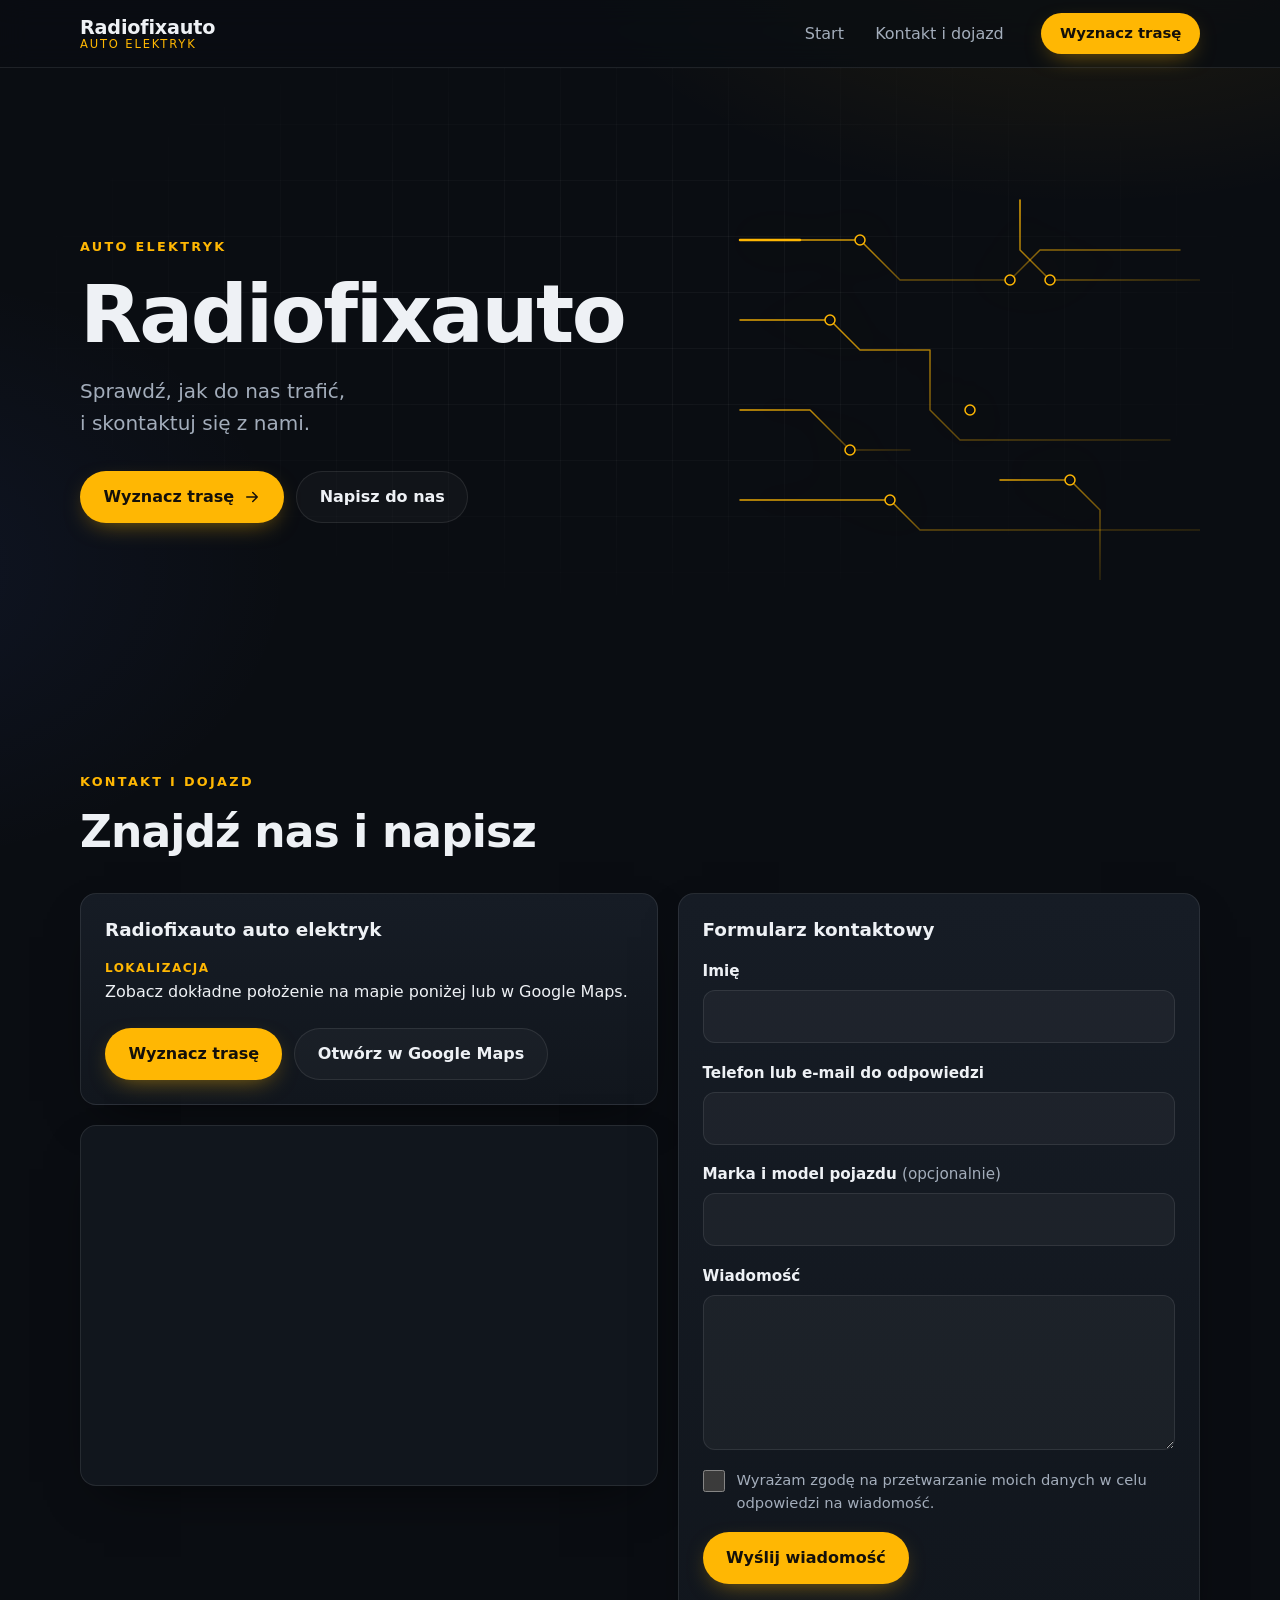
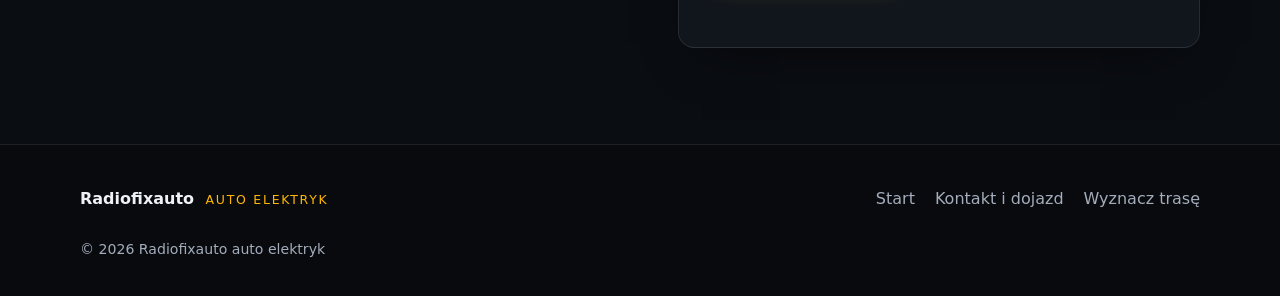
==== index.html @ 0d9ba3de "Dodaj stronę-wizytówkę Radiofixauto auto elektryk (tylko potwierdzone dane) Hero, kontakt z mapą i t" ====
<!doctype html>
<html lang="pl">
<head>
  <meta charset="utf-8">
  <meta name="viewport" content="width=device-width, initial-scale=1">
  <title>Radiofixauto – auto elektryk | Lokalizacja i kontakt</title>
  <meta name="description" content="Radiofixauto – auto elektryk. Sprawdź lokalizację na mapie, wyznacz trasę i skontaktuj się z nami.">
  <meta name="theme-color" content="#0a0d12">
  <link rel="canonical" href="https://TWOJA-DOMENA.pl/">
  <link rel="icon" href="assets/img/favicon.svg" type="image/svg+xml">

  <meta property="og:type" content="website">
  <meta property="og:locale" content="pl_PL">
  <meta property="og:site_name" content="Radiofixauto – auto elektryk">
  <meta property="og:title" content="Radiofixauto – auto elektryk">
  <meta property="og:description" content="Sprawdź lokalizację na mapie, wyznacz trasę i skontaktuj się z nami.">
  <meta property="og:url" content="https://TWOJA-DOMENA.pl/">
  <meta name="twitter:card" content="summary">
  <meta name="twitter:title" content="Radiofixauto – auto elektryk">
  <meta name="twitter:description" content="Sprawdź lokalizację na mapie, wyznacz trasę i skontaktuj się z nami.">
  <!-- TODO: og:image / twitter:image – dodać po otrzymaniu prawdziwego logo lub zdjęcia firmy -->

  <link rel="stylesheet" href="assets/css/style.css">

  <!--
    Schema.org: wyłącznie potwierdzone dane (nazwa i współrzędne z wizytówki Google Maps).
    TODO po otrzymaniu od klienta: "address", "telephone", "openingHoursSpecification", "url", "image", "sameAs".
  -->
  <script type="application/ld+json">
  {
    "@context": "https://schema.org",
    "@type": "AutoRepair",
    "name": "Radiofixauto auto elektryk",
    "geo": {
      "@type": "GeoCoordinates",
      "latitude": 51.9552285,
      "longitude": 19.2790293
    },
    "hasMap": "https://www.google.com/maps/place/Radiofixauto+auto+elektryk/@51.9552285,19.2790293,17z/data=!3m1!4b1!4m6!3m5!1s0x471bb187d4288155:0x265729874200ca62!8m2!3d51.9552285!4d19.2790293!16s%2Fg%2F11zy30gttb"
  }
  </script>
</head>
<body>
  <a class="skip-link" href="#tresc">Przejdź do treści</a>

  <header class="site-header" id="top">
    <div class="container header-inner">
      <a class="brand" href="#top" aria-label="Radiofixauto – auto elektryk, początek strony">
        <span class="brand-name">Radiofixauto</span>
        <span class="brand-tag">auto elektryk</span>
      </a>

      <button class="nav-toggle" type="button" aria-expanded="false" aria-controls="menu" aria-label="Otwórz menu">
        <span class="nav-toggle-bars" aria-hidden="true"></span>
      </button>

      <nav class="nav" id="menu" aria-label="Główna nawigacja">
        <ul class="nav-list">
          <li><a href="#start">Start</a></li>
          <!-- TODO: odkomentować po uzupełnieniu sekcji i zdjęciu atrybutu hidden z <section id="uslugi">
          <li><a href="#uslugi">Usługi</a></li> -->
          <li><a href="#kontakt">Kontakt i dojazd</a></li>
        </ul>
        <a class="btn btn-primary btn-sm nav-cta" href="https://www.google.com/maps/dir/?api=1&amp;destination=51.9552285,19.2790293" target="_blank" rel="noopener">Wyznacz trasę</a>
      </nav>
    </div>
  </header>

  <main id="tresc">
    <!-- HERO -->
    <section class="hero" id="start" aria-labelledby="hero-title">
      <div class="hero-bg" aria-hidden="true"></div>
      <div class="container hero-grid">
        <div class="hero-copy reveal">
          <p class="eyebrow">Auto elektryk</p>
          <h1 id="hero-title">Radiofixauto</h1>
          <p class="lead">Sprawdź, jak do nas trafić, i skontaktuj się z nami.</p>
          <div class="hero-actions">
            <a class="btn btn-primary" href="https://www.google.com/maps/dir/?api=1&amp;destination=51.9552285,19.2790293" target="_blank" rel="noopener">
              Wyznacz trasę
              <svg class="icon" viewBox="0 0 24 24" aria-hidden="true"><path d="M5 12h14M13 6l6 6-6 6" fill="none" stroke="currentColor" stroke-width="2" stroke-linecap="round" stroke-linejoin="round"/></svg>
            </a>
            <a class="btn btn-ghost" href="#kontakt">Napisz do nas</a>
            <!-- TODO: gdy będzie numer telefonu, dodać:
            <a class="btn btn-ghost" href="tel:+48XXXXXXXXX">Zadzwoń</a> -->
          </div>
        </div>

        <div class="hero-art reveal" aria-hidden="true">
          <svg viewBox="0 0 480 400" class="circuit" focusable="false">
            <defs>
              <linearGradient id="trace" x1="0" y1="0" x2="1" y2="1">
                <stop offset="0" stop-color="#ffb703" stop-opacity=".9"/>
                <stop offset="1" stop-color="#ffb703" stop-opacity=".15"/>
              </linearGradient>
            </defs>
            <g class="traces" fill="none" stroke="url(#trace)" stroke-width="1.5" stroke-linecap="round" stroke-linejoin="round">
              <path d="M20 60h120l40 40h110l30-30h140"/>
              <path d="M20 140h90l30 30h70v60l30 30h210"/>
              <path d="M20 230h70l40 40h60"/>
              <path d="M20 320h150l30 30h280"/>
              <path d="M300 20v50l30 30h150"/>
              <path d="M380 400v-70l-30-30h-70"/>
            </g>
            <path class="pulse" d="M20 60h120l40 40h110l30-30h140" fill="none" stroke="#ffb703" stroke-width="2.5" stroke-linecap="round" stroke-linejoin="round"/>
            <g fill="#0a0d12" stroke="#ffb703" stroke-width="1.5">
              <circle cx="140" cy="60" r="5"/><circle cx="290" cy="100" r="5"/><circle cx="110" cy="140" r="5"/>
              <circle cx="250" cy="230" r="5"/><circle cx="130" cy="270" r="5"/><circle cx="170" cy="320" r="5"/>
              <circle cx="330" cy="100" r="5"/><circle cx="350" cy="300" r="5"/>
            </g>
          </svg>
        </div>
      </div>
    </section>

    <!--
      USŁUGI – sekcja ukryta do czasu otrzymania potwierdzonej listy usług od klienta.
      Aby włączyć: uzupełnij karty, usuń atrybut hidden i odkomentuj link w nawigacji.
    -->
    <section class="section" id="uslugi" aria-labelledby="uslugi-title" hidden>
      <div class="container">
        <header class="section-head reveal">
          <p class="eyebrow">Zakres usług</p>
          <h2 id="uslugi-title">Usługi</h2>
        </header>
        <ul class="cards">
          <!-- <li class="card reveal"><h3>Nazwa usługi</h3><p>Opis potwierdzony przez klienta.</p></li> -->
        </ul>
      </div>
    </section>

    <!-- KONTAKT -->
    <section class="section" id="kontakt" aria-labelledby="kontakt-title">
      <div class="container">
        <header class="section-head reveal">
          <p class="eyebrow">Kontakt i dojazd</p>
          <h2 id="kontakt-title">Znajdź nas i napisz</h2>
        </header>

        <div class="contact-grid">
          <div class="contact-col">
            <div class="panel reveal">
              <h3 class="panel-title">Radiofixauto auto elektryk</h3>
              <dl class="info">
                <!-- Wiersze poniżej są ukryte do czasu uzupełnienia danymi potwierdzonymi przez klienta. -->
                <div hidden data-todo="adres"><dt>Adres</dt><dd></dd></div>
                <div hidden data-todo="telefon"><dt>Telefon</dt><dd><a href="tel:"></a></dd></div>
                <div hidden data-todo="email"><dt>E-mail</dt><dd><a href="mailto:"></a></dd></div>
                <div hidden data-todo="godziny"><dt>Godziny otwarcia</dt><dd></dd></div>
                <div>
                  <dt>Lokalizacja</dt>
                  <dd>Zobacz dokładne położenie na mapie poniżej lub w Google Maps.</dd>
                </div>
              </dl>
              <div class="panel-actions">
                <a class="btn btn-primary" href="https://www.google.com/maps/dir/?api=1&amp;destination=51.9552285,19.2790293" target="_blank" rel="noopener">Wyznacz trasę</a>
                <a class="btn btn-ghost" href="https://www.google.com/maps/place/Radiofixauto+auto+elektryk/@51.9552285,19.2790293,17z/data=!3m1!4b1!4m6!3m5!1s0x471bb187d4288155:0x265729874200ca62!8m2!3d51.9552285!4d19.2790293!16s%2Fg%2F11zy30gttb" target="_blank" rel="noopener">Otwórz w Google Maps</a>
              </div>
            </div>

            <figure class="map reveal">
              <iframe
                title="Mapa Google – lokalizacja Radiofixauto auto elektryk"
                src="https://maps.google.com/maps?q=51.9552285,19.2790293&amp;z=17&amp;hl=pl&amp;output=embed"
                loading="lazy"
                referrerpolicy="no-referrer-when-downgrade"
                allowfullscreen></iframe>
            </figure>
          </div>

          <div class="panel form-panel reveal">
            <h3 class="panel-title">Formularz kontaktowy</h3>
            <!-- Integracja: wpisz adres usługi odbierającej formularz w data-endpoint (np. Formspree, własny skrypt PHP na Hostingerze). -->
            <form id="contact-form" data-endpoint="" novalidate>
              <div class="field">
                <label for="f-name">Imię</label>
                <input id="f-name" name="name" type="text" autocomplete="name" required>
                <p class="error" data-for="f-name" hidden>Podaj imię.</p>
              </div>
              <div class="field">
                <label for="f-contact">Telefon lub e-mail do odpowiedzi</label>
                <input id="f-contact" name="contact" type="text" autocomplete="email" inputmode="email" required>
                <p class="error" data-for="f-contact" hidden>Podaj telefon lub adres e-mail.</p>
              </div>
              <div class="field">
                <label for="f-car">Marka i model pojazdu <span class="opt">(opcjonalnie)</span></label>
                <input id="f-car" name="vehicle" type="text" autocomplete="off">
              </div>
              <div class="field">
                <label for="f-msg">Wiadomość</label>
                <textarea id="f-msg" name="message" rows="5" required></textarea>
                <p class="error" data-for="f-msg" hidden>Napisz kilka słów o sprawie.</p>
              </div>
              <div class="field hp" aria-hidden="true">
                <label for="f-hp">Nie wypełniaj tego pola</label>
                <input id="f-hp" name="website" type="text" tabindex="-1" autocomplete="off">
              </div>
              <div class="field check">
                <input id="f-consent" name="consent" type="checkbox" required>
                <label for="f-consent">Wyrażam zgodę na przetwarzanie moich danych w celu odpowiedzi na wiadomość.</label>
                <p class="error" data-for="f-consent" hidden>Zgoda jest wymagana, aby wysłać formularz.</p>
              </div>
              <button class="btn btn-primary" type="submit">Wyślij wiadomość</button>
              <p class="form-status" id="form-status" role="status" aria-live="polite"></p>
            </form>
          </div>
        </div>
      </div>
    </section>
  </main>

  <footer class="site-footer">
    <div class="container footer-inner">
      <p class="footer-brand"><strong>Radiofixauto</strong> <span>auto elektryk</span></p>
      <ul class="footer-links">
        <li><a href="#start">Start</a></li>
        <li><a href="#kontakt">Kontakt i dojazd</a></li>
        <li><a href="https://www.google.com/maps/dir/?api=1&amp;destination=51.9552285,19.2790293" target="_blank" rel="noopener">Wyznacz trasę</a></li>
      </ul>
      <p class="copy">© <span id="year">2026</span> Radiofixauto auto elektryk</p>
    </div>
  </footer>

  <script src="assets/js/main.js" defer></script>
</body>
</html>
---- assets/css/style.css ----
/* ==========================================================================
   Radiofixauto – auto elektryk
   Układ: tokeny → baza → komponenty → sekcje → responsywność → ruch
   ========================================================================== */

:root {
  --bg: #0a0d12;
  --surface: #11161d;
  --surface-2: #161c25;
  --line: rgba(255, 255, 255, .09);
  --text: #eef1f5;
  --muted: #a3adbb;
  --accent: #ffb703;
  --accent-ink: #14100a;
  --radius: 16px;
  --shadow: 0 20px 50px -24px rgba(0, 0, 0, .7);
  --font: ui-sans-serif, system-ui, -apple-system, "Segoe UI", Roboto, "Helvetica Neue", Arial, sans-serif;
  --header-h: 68px;
  color-scheme: dark;
}

*, *::before, *::after { box-sizing: border-box; }
html { scroll-behavior: smooth; scroll-padding-top: calc(var(--header-h) + 12px); -webkit-text-size-adjust: 100%; }
body {
  margin: 0;
  font-family: var(--font);
  font-size: 1rem;
  line-height: 1.6;
  color: var(--text);
  background:
    radial-gradient(900px 500px at 85% -5%, rgba(255, 183, 3, .10), transparent 60%),
    radial-gradient(700px 500px at -10% 30%, rgba(80, 120, 255, .08), transparent 60%),
    var(--bg);
  overflow-x: hidden;
}
img, svg, iframe { display: block; max-width: 100%; }
a { color: inherit; }
ul { list-style: none; margin: 0; padding: 0; }
h1, h2, h3, p, dl, dd, figure { margin: 0; }
[hidden] { display: none !important; }

:focus-visible { outline: 3px solid var(--accent); outline-offset: 3px; border-radius: 6px; }

.container { width: min(1120px, 100% - 2rem); margin-inline: auto; }
.skip-link {
  position: absolute; left: 1rem; top: -4rem; z-index: 100;
  background: var(--accent); color: var(--accent-ink);
  padding: .6rem 1rem; border-radius: 8px; font-weight: 600; text-decoration: none;
  transition: top .2s;
}
.skip-link:focus { top: 1rem; }

/* ---------- Przyciski ---------- */
.btn {
  display: inline-flex; align-items: center; justify-content: center; gap: .55rem;
  min-height: 48px; padding: .75rem 1.4rem;
  border-radius: 999px; border: 1px solid transparent;
  font: inherit; font-weight: 600; text-decoration: none; cursor: pointer;
  transition: transform .2s, background-color .2s, border-color .2s, box-shadow .2s;
}
.btn-primary { background: var(--accent); color: var(--accent-ink); box-shadow: 0 8px 24px -10px rgba(255, 183, 3, .6); }
.btn-primary:hover { transform: translateY(-2px); box-shadow: 0 14px 28px -10px rgba(255, 183, 3, .7); }
.btn-ghost { border-color: var(--line); background: rgba(255, 255, 255, .03); }
.btn-ghost:hover { border-color: rgba(255, 255, 255, .28); background: rgba(255, 255, 255, .07); }
.btn-sm { min-height: 40px; padding: .45rem 1.1rem; font-size: .93rem; }
.btn .icon { width: 18px; height: 18px; transition: transform .2s; }
.btn:hover .icon { transform: translateX(3px); }

/* ---------- Nagłówek ---------- */
.site-header {
  position: sticky; top: 0; z-index: 50; height: var(--header-h);
  background: rgba(10, 13, 18, .78);
  -webkit-backdrop-filter: blur(14px); backdrop-filter: blur(14px);
  border-bottom: 1px solid var(--line);
}
.header-inner { height: 100%; display: flex; align-items: center; justify-content: space-between; gap: 1rem; }
.brand { display: flex; flex-direction: column; line-height: 1.1; text-decoration: none; }
.brand-name { font-weight: 800; font-size: 1.2rem; letter-spacing: -.01em; }
.brand-tag { font-size: .72rem; letter-spacing: .16em; text-transform: uppercase; color: var(--accent); }

.nav { display: flex; align-items: center; gap: 1.5rem; }
.nav-list { display: flex; gap: .25rem; }
.nav-list a { display: block; padding: .5rem .85rem; border-radius: 999px; text-decoration: none; color: var(--muted); font-weight: 500; transition: color .2s, background-color .2s; }
.nav-list a:hover { color: var(--text); background: rgba(255, 255, 255, .06); }

.nav-toggle { display: none; width: 44px; height: 44px; border: 1px solid var(--line); border-radius: 12px; background: rgba(255, 255, 255, .04); cursor: pointer; position: relative; }
.nav-toggle-bars, .nav-toggle-bars::before, .nav-toggle-bars::after {
  content: ""; position: absolute; left: 50%; width: 18px; height: 2px; background: var(--text); border-radius: 2px;
  transform: translateX(-50%); transition: transform .25s, opacity .25s;
}
.nav-toggle-bars { top: 50%; margin-top: -1px; }
.nav-toggle-bars::before { top: -6px; left: 50%; }
.nav-toggle-bars::after { top: 6px; left: 50%; }
.nav-toggle[aria-expanded="true"] .nav-toggle-bars { background: transparent; }
.nav-toggle[aria-expanded="true"] .nav-toggle-bars::before { transform: translateX(-50%) translateY(6px) rotate(45deg); }
.nav-toggle[aria-expanded="true"] .nav-toggle-bars::after { transform: translateX(-50%) translateY(-6px) rotate(-45deg); }

/* ---------- Hero ---------- */
.hero { position: relative; overflow: hidden; padding: clamp(3.5rem, 9vw, 7rem) 0 clamp(3.5rem, 8vw, 6rem); }
.hero-bg {
  position: absolute; inset: 0; pointer-events: none;
  background-image:
    linear-gradient(rgba(255, 255, 255, .04) 1px, transparent 1px),
    linear-gradient(90deg, rgba(255, 255, 255, .04) 1px, transparent 1px);
  background-size: 56px 56px;
  -webkit-mask-image: radial-gradient(ellipse 70% 70% at 50% 40%, #000 20%, transparent 75%);
          mask-image: radial-gradient(ellipse 70% 70% at 50% 40%, #000 20%, transparent 75%);
}
.hero-grid { position: relative; display: grid; gap: 3rem; align-items: center; grid-template-columns: 1.1fr .9fr; }
.eyebrow { font-size: .8rem; font-weight: 700; letter-spacing: .18em; text-transform: uppercase; color: var(--accent); margin-bottom: 1rem; }
h1 { font-size: clamp(2.6rem, 8vw, 5rem); line-height: 1.02; letter-spacing: -.03em; font-weight: 800; }
.lead { text-wrap: balance; margin-top: 1.25rem; font-size: clamp(1.05rem, 2.2vw, 1.25rem); color: var(--muted); max-width: 34ch; }
.hero-actions { margin-top: 2rem; display: flex; flex-wrap: wrap; gap: .75rem; }

.hero-art { justify-self: end; width: 100%; max-width: 480px; }
.circuit { width: 100%; height: auto; filter: drop-shadow(0 0 24px rgba(255, 183, 3, .12)); }
.pulse { stroke-dasharray: 60 640; stroke-dashoffset: 0; animation: pulse 5s linear infinite; }
@keyframes pulse { to { stroke-dashoffset: -700; } }

/* ---------- Sekcje ---------- */
.section { padding: clamp(3.5rem, 8vw, 6rem) 0; position: relative; }
.section-head { margin-bottom: 2.25rem; }
h2 { font-size: clamp(1.8rem, 4.5vw, 2.75rem); line-height: 1.1; letter-spacing: -.02em; font-weight: 800; }
h3 { font-size: 1.15rem; line-height: 1.3; }

.cards { display: grid; gap: 1rem; grid-template-columns: repeat(auto-fill, minmax(240px, 1fr)); }
.card, .panel {
  background: linear-gradient(180deg, var(--surface-2), var(--surface));
  border: 1px solid var(--line); border-radius: var(--radius); padding: 1.5rem; box-shadow: var(--shadow);
}

/* ---------- Kontakt ---------- */
.contact-grid { display: grid; gap: 1.25rem; grid-template-columns: 1.05fr .95fr; align-items: start; }
.contact-col { display: grid; gap: 1.25rem; }
.panel-title { margin-bottom: 1.1rem; }
.info { display: grid; gap: .9rem; }
.info dt { font-size: .75rem; letter-spacing: .12em; text-transform: uppercase; color: var(--accent); font-weight: 700; }
.info dd { color: var(--text); }
.info a { text-underline-offset: 3px; }
.panel-actions { margin-top: 1.5rem; display: flex; flex-wrap: wrap; gap: .75rem; }

.map { border: 1px solid var(--line); border-radius: var(--radius); overflow: hidden; background: var(--surface); aspect-ratio: 16 / 10; min-height: 260px; box-shadow: var(--shadow); }
.map iframe { width: 100%; height: 100%; border: 0; }

/* ---------- Formularz ---------- */
form { display: grid; gap: 1.1rem; }
.field { display: grid; gap: .4rem; }
.field label { font-weight: 600; font-size: .95rem; }
.opt { font-weight: 400; color: var(--muted); }
input[type="text"], textarea {
  width: 100%; font: inherit; color: var(--text);
  background: rgba(255, 255, 255, .04); border: 1px solid var(--line); border-radius: 12px;
  padding: .8rem 1rem; min-height: 48px; transition: border-color .2s, background-color .2s;
}
textarea { resize: vertical; min-height: 130px; }
input[type="text"]:hover, textarea:hover { border-color: rgba(255, 255, 255, .2); }
input[type="text"]:focus-visible, textarea:focus-visible { outline: none; border-color: var(--accent); box-shadow: 0 0 0 3px rgba(255, 183, 3, .25); }
.field[data-invalid] input, .field[data-invalid] textarea { border-color: #ff6b6b; }
.error { color: #ff9b9b; font-size: .88rem; }
.hp { position: absolute; left: -9999px; width: 1px; height: 1px; overflow: hidden; }
.check { grid-template-columns: auto 1fr; align-items: start; column-gap: .75rem; }
.check input { width: 22px; height: 22px; margin: 2px 0 0; accent-color: var(--accent); }
.check label { font-weight: 400; color: var(--muted); font-size: .92rem; }
.check .error { grid-column: 1 / -1; }
.form-status { min-height: 1.4em; font-size: .95rem; color: var(--muted); }
.form-status[data-state="ok"] { color: #8be0a4; }
.form-status[data-state="error"] { color: #ff9b9b; }
form .btn { justify-self: start; }

/* ---------- Stopka ---------- */
.site-footer { border-top: 1px solid var(--line); padding: 2.25rem 0; background: rgba(0, 0, 0, .2); }
.footer-inner { display: grid; gap: 1.25rem; grid-template-columns: 1fr auto; align-items: center; }
.footer-brand span { color: var(--accent); font-size: .78rem; letter-spacing: .14em; text-transform: uppercase; margin-left: .4rem; }
.footer-links { display: flex; flex-wrap: wrap; gap: .25rem 1.25rem; }
.footer-links a { color: var(--muted); text-decoration: none; padding: .35rem 0; display: inline-block; }
.footer-links a:hover { color: var(--text); }
.copy { grid-column: 1 / -1; color: var(--muted); font-size: .88rem; }

/* ---------- Reveal (tylko gdy JS aktywny) ---------- */
.js .reveal { opacity: 0; transform: translateY(18px); transition: opacity .6s ease, transform .6s ease; }
.js .reveal.is-visible { opacity: 1; transform: none; }

/* ---------- Responsywność ---------- */
@media (max-width: 899px) {
  .hero-grid { grid-template-columns: 1fr; gap: 2rem; }
  .hero-art { justify-self: center; max-width: 380px; order: -1; opacity: .9; }
  .contact-grid { grid-template-columns: 1fr; }
  .lead { max-width: none; }
}

@media (max-width: 720px) {
  .nav-toggle { display: inline-block; }
  .nav {
    position: absolute; top: var(--header-h); left: 0; right: 0;
    flex-direction: column; align-items: stretch; gap: 1rem;
    padding: 1rem; background: rgba(10, 13, 18, .97); border-bottom: 1px solid var(--line);
    transform: translateY(-8px); opacity: 0; visibility: hidden;
    transition: opacity .2s, transform .2s, visibility .2s;
  }
  .nav.is-open { opacity: 1; transform: none; visibility: visible; }
  .nav-list { flex-direction: column; }
  .nav-list a { padding: .85rem 1rem; font-size: 1.05rem; }
  .nav-cta { width: 100%; min-height: 48px; }
  .hero-art { max-width: 260px; }
  .hero-actions .btn, .panel-actions .btn, form .btn { width: 100%; }
  .footer-inner { grid-template-columns: 1fr; }
  .map { aspect-ratio: 4 / 3; }
}

@media (max-width: 380px) {
  .container { width: calc(100% - 1.5rem); }
  .card, .panel { padding: 1.15rem; }
}

/* ---------- Ograniczony ruch ---------- */
@media (prefers-reduced-motion: reduce) {
  html { scroll-behavior: auto; }
  *, *::before, *::after { animation: none !important; transition-duration: .01ms !important; }
  .js .reveal { opacity: 1; transform: none; }
  .pulse { display: none; }
}
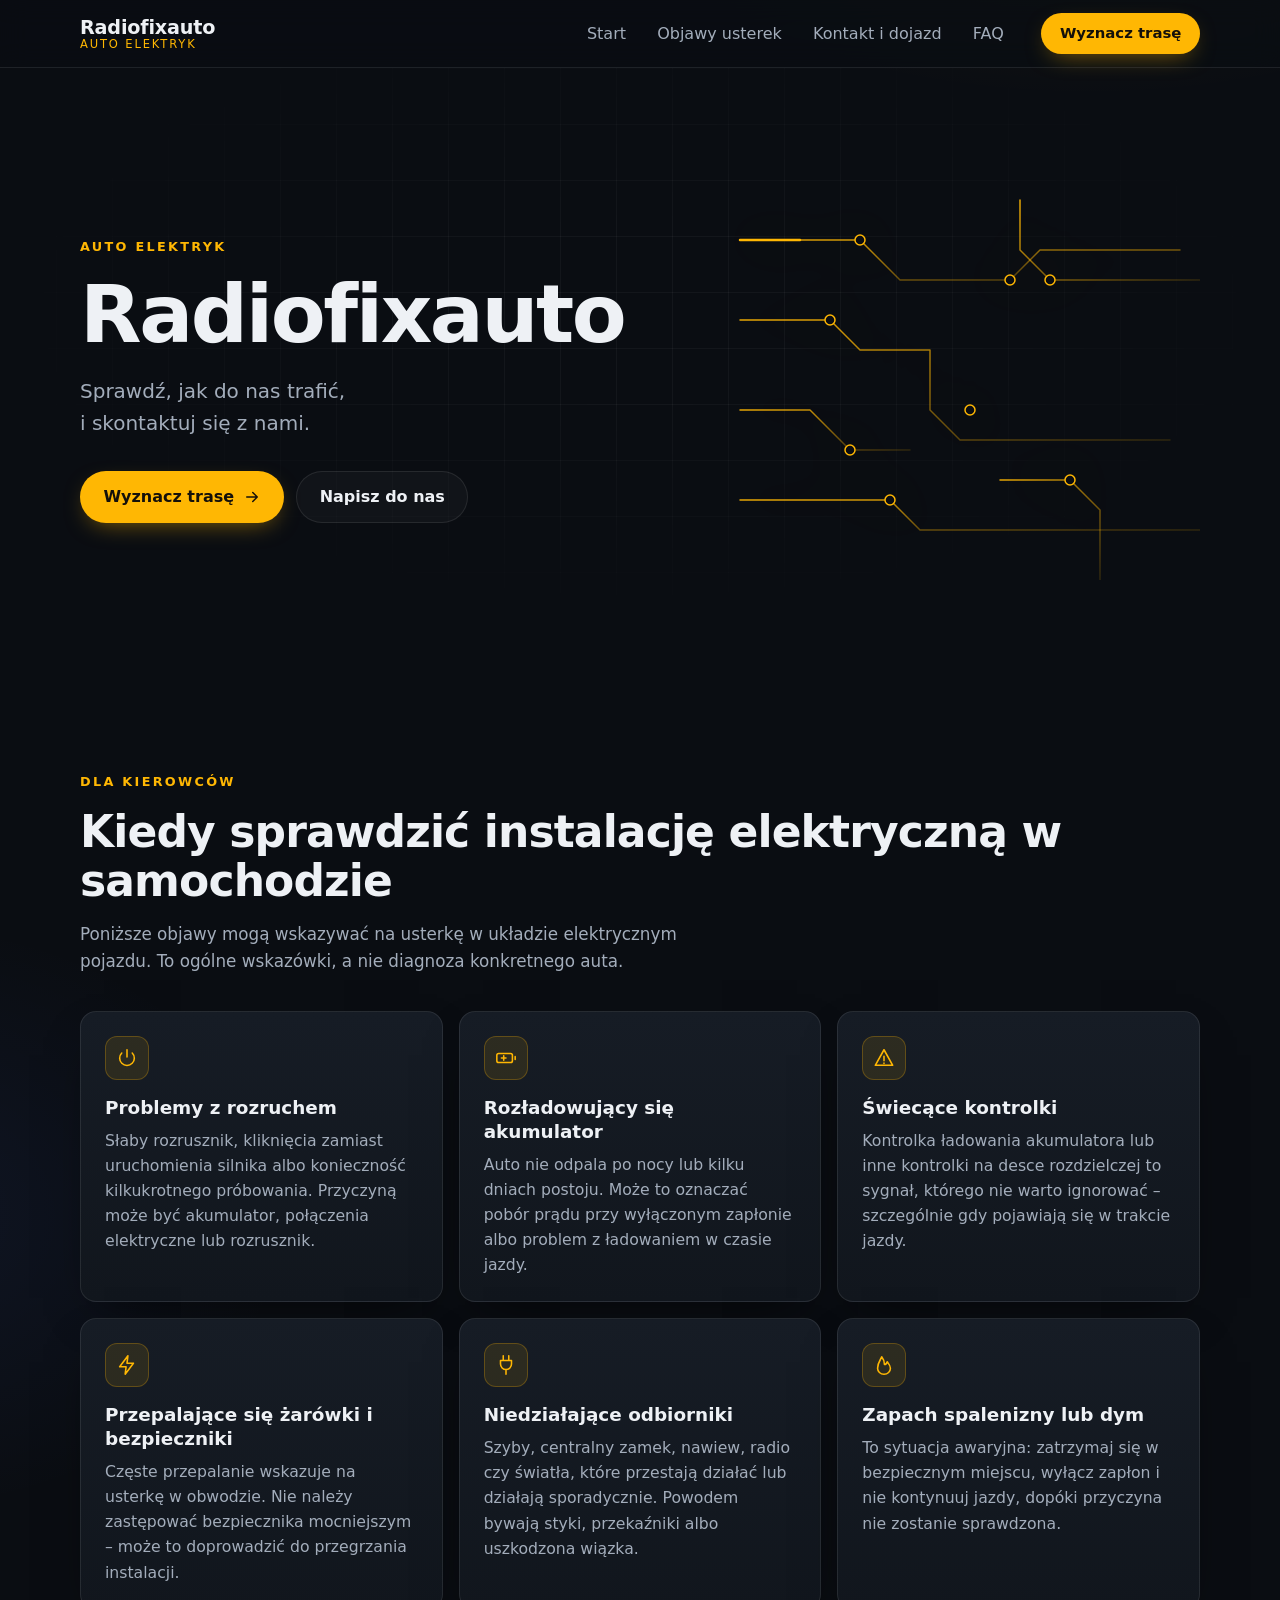
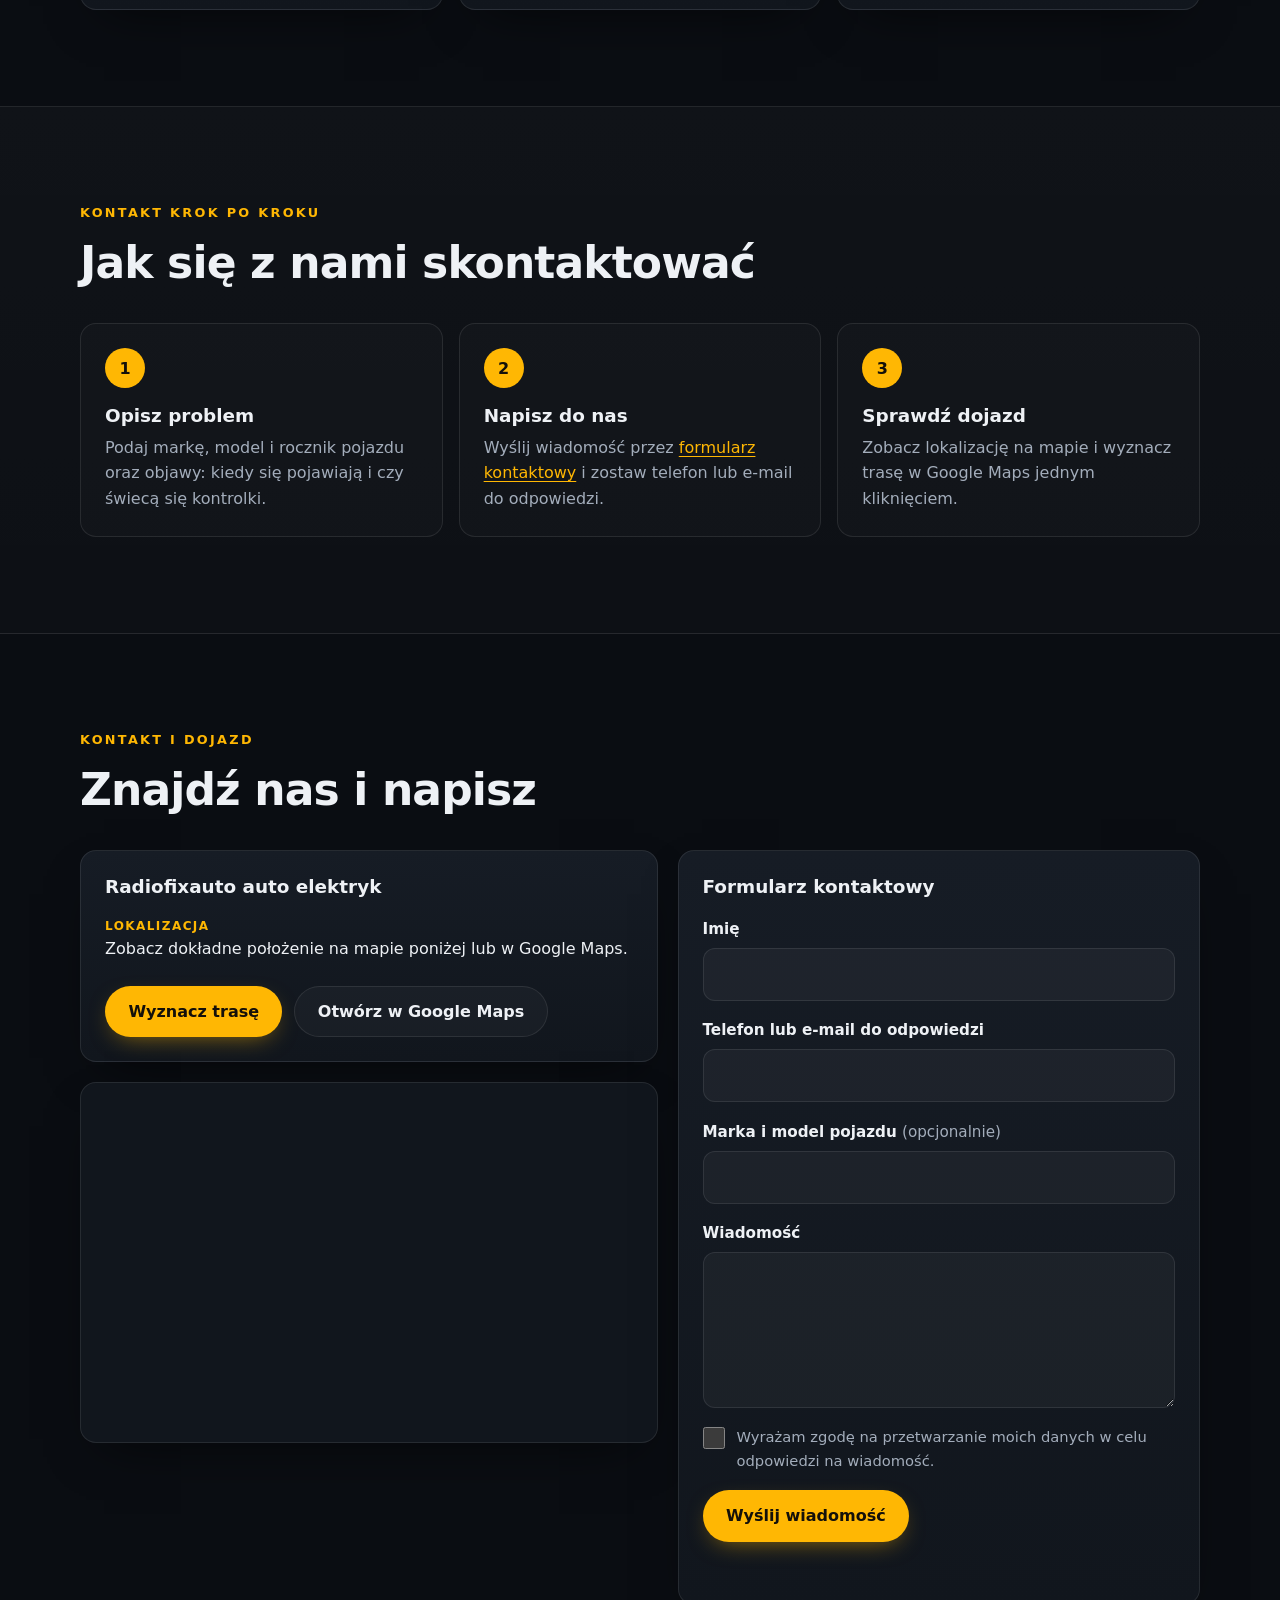
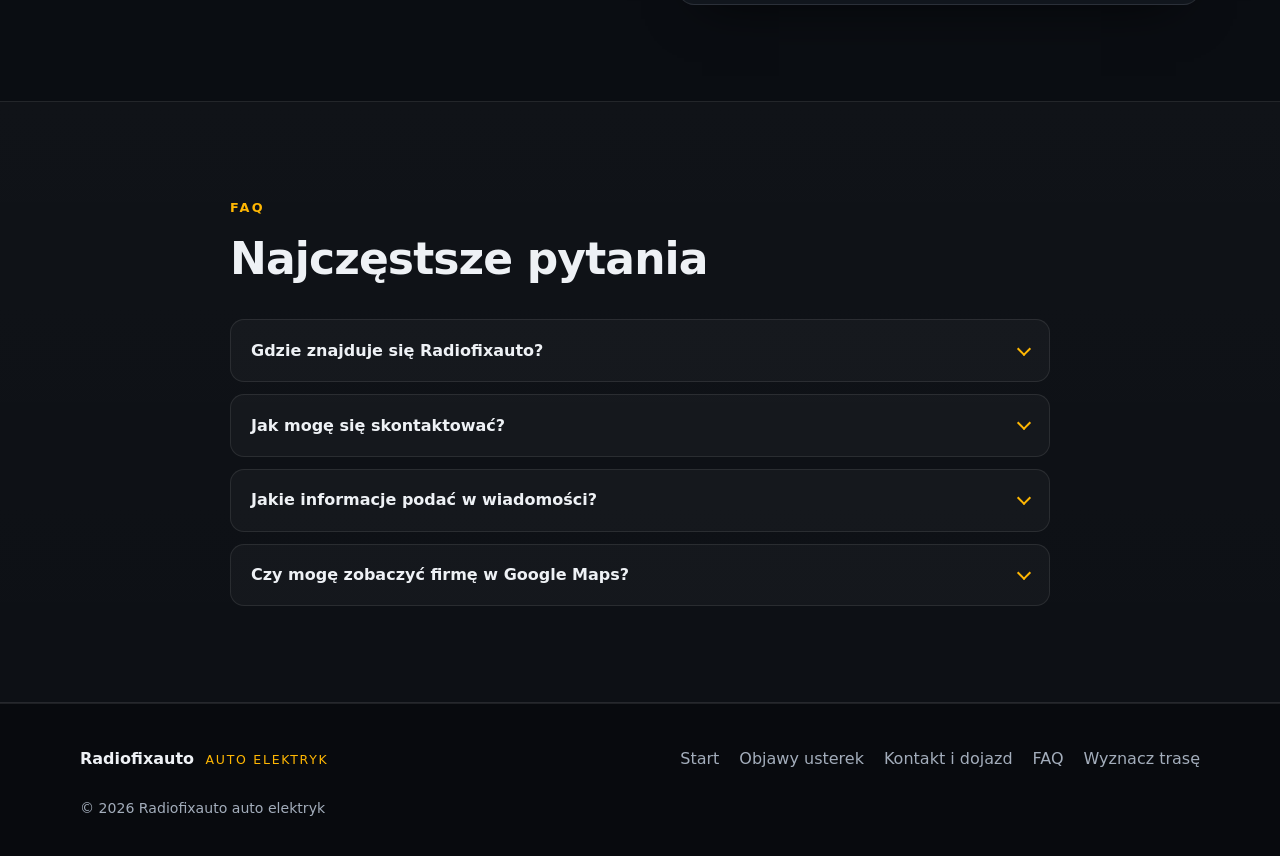
==== commit 5550807e: "Rozbuduj stronę o treści informacyjne i techniczne SEO Sekcje: objawy usterek (poradnik ogólny), kro" ====
--- a/index.html
+++ b/index.html
@@ -3,40 +3,98 @@
 <head>
   <meta charset="utf-8">
   <meta name="viewport" content="width=device-width, initial-scale=1">
-  <title>Radiofixauto – auto elektryk | Lokalizacja i kontakt</title>
-  <meta name="description" content="Radiofixauto – auto elektryk. Sprawdź lokalizację na mapie, wyznacz trasę i skontaktuj się z nami.">
+  <title>Auto elektryk Radiofixauto – kontakt i dojazd</title>
+  <meta name="description" content="Radiofixauto – auto elektryk. Zobacz lokalizację na mapie, wyznacz trasę, sprawdź objawy usterek instalacji elektrycznej w aucie i napisz do nas.">
+  <meta name="robots" content="index, follow, max-image-preview:large, max-snippet:-1">
   <meta name="theme-color" content="#0a0d12">
   <link rel="canonical" href="https://TWOJA-DOMENA.pl/">
+  <link rel="alternate" hreflang="pl" href="https://TWOJA-DOMENA.pl/">
   <link rel="icon" href="assets/img/favicon.svg" type="image/svg+xml">
+  <link rel="apple-touch-icon" href="assets/img/apple-touch-icon.png">
+  <link rel="manifest" href="manifest.webmanifest">
 
   <meta property="og:type" content="website">
   <meta property="og:locale" content="pl_PL">
   <meta property="og:site_name" content="Radiofixauto – auto elektryk">
-  <meta property="og:title" content="Radiofixauto – auto elektryk">
-  <meta property="og:description" content="Sprawdź lokalizację na mapie, wyznacz trasę i skontaktuj się z nami.">
+  <meta property="og:title" content="Auto elektryk Radiofixauto – kontakt i dojazd">
+  <meta property="og:description" content="Zobacz lokalizację na mapie, wyznacz trasę i napisz do nas.">
   <meta property="og:url" content="https://TWOJA-DOMENA.pl/">
-  <meta name="twitter:card" content="summary">
-  <meta name="twitter:title" content="Radiofixauto – auto elektryk">
-  <meta name="twitter:description" content="Sprawdź lokalizację na mapie, wyznacz trasę i skontaktuj się z nami.">
-  <!-- TODO: og:image / twitter:image – dodać po otrzymaniu prawdziwego logo lub zdjęcia firmy -->
+  <meta property="og:image" content="https://TWOJA-DOMENA.pl/assets/img/og-image.png">
+  <meta property="og:image:width" content="1200">
+  <meta property="og:image:height" content="630">
+  <meta property="og:image:alt" content="Radiofixauto – auto elektryk">
+  <meta name="twitter:card" content="summary_large_image">
+  <meta name="twitter:title" content="Auto elektryk Radiofixauto – kontakt i dojazd">
+  <meta name="twitter:description" content="Zobacz lokalizację na mapie, wyznacz trasę i napisz do nas.">
+  <meta name="twitter:image" content="https://TWOJA-DOMENA.pl/assets/img/og-image.png">
+  <!-- og-image.png to grafika wyłącznie typograficzna (nazwa firmy). Zamień na prawdziwe logo/zdjęcie, gdy klient je dostarczy. -->
 
   <link rel="stylesheet" href="assets/css/style.css">
 
   <!--
-    Schema.org: wyłącznie potwierdzone dane (nazwa i współrzędne z wizytówki Google Maps).
-    TODO po otrzymaniu od klienta: "address", "telephone", "openingHoursSpecification", "url", "image", "sameAs".
+    Schema.org: wyłącznie potwierdzone dane (nazwa i współrzędne z wizytówki Google Maps) oraz treści widoczne na stronie.
+    TODO po otrzymaniu od klienta: "address", "telephone", "openingHoursSpecification", "image", "sameAs".
   -->
   <script type="application/ld+json">
   {
     "@context": "https://schema.org",
-    "@type": "AutoRepair",
-    "name": "Radiofixauto auto elektryk",
-    "geo": {
-      "@type": "GeoCoordinates",
-      "latitude": 51.9552285,
-      "longitude": 19.2790293
-    },
-    "hasMap": "https://www.google.com/maps/place/Radiofixauto+auto+elektryk/@51.9552285,19.2790293,17z/data=!3m1!4b1!4m6!3m5!1s0x471bb187d4288155:0x265729874200ca62!8m2!3d51.9552285!4d19.2790293!16s%2Fg%2F11zy30gttb"
+    "@graph": [
+      {
+        "@type": "WebSite",
+        "@id": "https://TWOJA-DOMENA.pl/#website",
+        "url": "https://TWOJA-DOMENA.pl/",
+        "name": "Radiofixauto – auto elektryk",
+        "inLanguage": "pl-PL",
+        "publisher": { "@id": "https://TWOJA-DOMENA.pl/#business" }
+      },
+      {
+        "@type": "WebPage",
+        "@id": "https://TWOJA-DOMENA.pl/#webpage",
+        "url": "https://TWOJA-DOMENA.pl/",
+        "name": "Auto elektryk Radiofixauto – kontakt i dojazd",
+        "isPartOf": { "@id": "https://TWOJA-DOMENA.pl/#website" },
+        "about": { "@id": "https://TWOJA-DOMENA.pl/#business" },
+        "inLanguage": "pl-PL"
+      },
+      {
+        "@type": "AutoRepair",
+        "@id": "https://TWOJA-DOMENA.pl/#business",
+        "name": "Radiofixauto auto elektryk",
+        "url": "https://TWOJA-DOMENA.pl/",
+        "geo": {
+          "@type": "GeoCoordinates",
+          "latitude": 51.9552285,
+          "longitude": 19.2790293
+        },
+        "hasMap": "https://www.google.com/maps/place/Radiofixauto+auto+elektryk/@51.9552285,19.2790293,17z/data=!3m1!4b1!4m6!3m5!1s0x471bb187d4288155:0x265729874200ca62!8m2!3d51.9552285!4d19.2790293!16s%2Fg%2F11zy30gttb"
+      },
+      {
+        "@type": "FAQPage",
+        "@id": "https://TWOJA-DOMENA.pl/#faq",
+        "mainEntity": [
+          {
+            "@type": "Question",
+            "name": "Gdzie znajduje się Radiofixauto?",
+            "acceptedAnswer": { "@type": "Answer", "text": "Dokładną lokalizację widać na mapie w sekcji „Kontakt i dojazd”. Przyciskiem „Wyznacz trasę” otworzysz nawigację w Google Maps." }
+          },
+          {
+            "@type": "Question",
+            "name": "Jak mogę się skontaktować?",
+            "acceptedAnswer": { "@type": "Answer", "text": "Skorzystaj z formularza kontaktowego w sekcji „Kontakt i dojazd”. Opisz w nim problem z pojazdem i podaj telefon lub e-mail do odpowiedzi." }
+          },
+          {
+            "@type": "Question",
+            "name": "Jakie informacje podać w wiadomości?",
+            "acceptedAnswer": { "@type": "Answer", "text": "Marka, model i rocznik pojazdu, opis objawów, informacja kiedy się pojawiają (np. przy rozruchu, w czasie jazdy, po postoju) oraz czy świecą się kontrolki na desce rozdzielczej." }
+          },
+          {
+            "@type": "Question",
+            "name": "Czy mogę zobaczyć firmę w Google Maps?",
+            "acceptedAnswer": { "@type": "Answer", "text": "Tak. W sekcji „Kontakt i dojazd” znajdziesz przycisk „Otwórz w Google Maps”, który prowadzi do wizytówki firmy." }
+          }
+        ]
+      }
+    ]
   }
   </script>
 </head>
@@ -59,7 +117,9 @@
           <li><a href="#start">Start</a></li>
           <!-- TODO: odkomentować po uzupełnieniu sekcji i zdjęciu atrybutu hidden z <section id="uslugi">
           <li><a href="#uslugi">Usługi</a></li> -->
+          <li><a href="#objawy">Objawy usterek</a></li>
           <li><a href="#kontakt">Kontakt i dojazd</a></li>
+          <li><a href="#faq">FAQ</a></li>
         </ul>
         <a class="btn btn-primary btn-sm nav-cta" href="https://www.google.com/maps/dir/?api=1&amp;destination=51.9552285,19.2790293" target="_blank" rel="noopener">Wyznacz trasę</a>
       </nav>
@@ -129,6 +189,74 @@
       </div>
     </section>
 
+    <!-- OBJAWY – materiał informacyjny dla kierowców (nie jest opisem oferty firmy) -->
+    <section class="section" id="objawy" aria-labelledby="objawy-title">
+      <div class="container">
+        <header class="section-head reveal">
+          <p class="eyebrow">Dla kierowców</p>
+          <h2 id="objawy-title">Kiedy sprawdzić instalację elektryczną w samochodzie</h2>
+          <p class="section-lead">Poniższe objawy mogą wskazywać na usterkę w układzie elektrycznym pojazdu. To ogólne wskazówki, a nie diagnoza konkretnego auta.</p>
+        </header>
+
+        <ul class="cards">
+          <li class="card reveal">
+            <svg class="card-icon" viewBox="0 0 24 24" aria-hidden="true"><path d="M12 3v8M6.3 6.5a8 8 0 1 0 11.4 0"/></svg>
+            <h3>Problemy z rozruchem</h3>
+            <p>Słaby rozrusznik, kliknięcia zamiast uruchomienia silnika albo konieczność kilkukrotnego próbowania. Przyczyną może być akumulator, połączenia elektryczne lub rozrusznik.</p>
+          </li>
+          <li class="card reveal">
+            <svg class="card-icon" viewBox="0 0 24 24" aria-hidden="true"><rect x="2" y="7" width="17" height="10" rx="2"/><path d="M22 10.5v3M7 12h5M9.5 9.5v5"/></svg>
+            <h3>Rozładowujący się akumulator</h3>
+            <p>Auto nie odpala po nocy lub kilku dniach postoju. Może to oznaczać pobór prądu przy wyłączonym zapłonie albo problem z ładowaniem w czasie jazdy.</p>
+          </li>
+          <li class="card reveal">
+            <svg class="card-icon" viewBox="0 0 24 24" aria-hidden="true"><path d="M12 3 2.5 20h19z"/><path d="M12 10v5M12 17.6v.4"/></svg>
+            <h3>Świecące kontrolki</h3>
+            <p>Kontrolka ładowania akumulatora lub inne kontrolki na desce rozdzielczej to sygnał, którego nie warto ignorować – szczególnie gdy pojawiają się w trakcie jazdy.</p>
+          </li>
+          <li class="card reveal">
+            <svg class="card-icon" viewBox="0 0 24 24" aria-hidden="true"><path d="M13 2 4 14h7l-1 8 9-12h-7z"/></svg>
+            <h3>Przepalające się żarówki i bezpieczniki</h3>
+            <p>Częste przepalanie wskazuje na usterkę w obwodzie. Nie należy zastępować bezpiecznika mocniejszym – może to doprowadzić do przegrzania instalacji.</p>
+          </li>
+          <li class="card reveal">
+            <svg class="card-icon" viewBox="0 0 24 24" aria-hidden="true"><path d="M9 2v5M15 2v5M6 7h12v4a6 6 0 0 1-12 0zM12 17v5"/></svg>
+            <h3>Niedziałające odbiorniki</h3>
+            <p>Szyby, centralny zamek, nawiew, radio czy światła, które przestają działać lub działają sporadycznie. Powodem bywają styki, przekaźniki albo uszkodzona wiązka.</p>
+          </li>
+          <li class="card reveal">
+            <svg class="card-icon" viewBox="0 0 24 24" aria-hidden="true"><path d="M12 22c4 0 7-2.8 7-6.5 0-3-2-5-3.5-7-.5 2-1.5 3-3 3 0-3-1-6-3-8.500C8.500 6 5 9.500 5 15.500 5 19.200 8 22 12 22z"/></svg>
+            <h3>Zapach spalenizny lub dym</h3>
+            <p>To sytuacja awaryjna: zatrzymaj się w bezpiecznym miejscu, wyłącz zapłon i nie kontynuuj jazdy, dopóki przyczyna nie zostanie sprawdzona.</p>
+          </li>
+        </ul>
+      </div>
+    </section>
+
+    <!-- JAK SIĘ SKONTAKTOWAĆ -->
+    <section class="section section-alt" id="kroki" aria-labelledby="kroki-title">
+      <div class="container">
+        <header class="section-head reveal">
+          <p class="eyebrow">Kontakt krok po kroku</p>
+          <h2 id="kroki-title">Jak się z nami skontaktować</h2>
+        </header>
+        <ol class="steps">
+          <li class="step reveal">
+            <h3>Opisz problem</h3>
+            <p>Podaj markę, model i rocznik pojazdu oraz objawy: kiedy się pojawiają i czy świecą się kontrolki.</p>
+          </li>
+          <li class="step reveal">
+            <h3>Napisz do nas</h3>
+            <p>Wyślij wiadomość przez <a href="#formularz">formularz kontaktowy</a> i zostaw telefon lub e-mail do odpowiedzi.</p>
+          </li>
+          <li class="step reveal">
+            <h3>Sprawdź dojazd</h3>
+            <p>Zobacz lokalizację na mapie i wyznacz trasę w Google Maps jednym kliknięciem.</p>
+          </li>
+        </ol>
+      </div>
+    </section>
+
     <!-- KONTAKT -->
     <section class="section" id="kontakt" aria-labelledby="kontakt-title">
       <div class="container">
@@ -168,7 +296,7 @@
             </figure>
           </div>
 
-          <div class="panel form-panel reveal">
+          <div class="panel form-panel reveal" id="formularz">
             <h3 class="panel-title">Formularz kontaktowy</h3>
             <!-- Integracja: wpisz adres usługi odbierającej formularz w data-endpoint (np. Formspree, własny skrypt PHP na Hostingerze). -->
             <form id="contact-form" data-endpoint="" novalidate>
@@ -207,6 +335,33 @@
         </div>
       </div>
     </section>
+    <!-- FAQ (treść zgodna z FAQPage w JSON-LD – zmieniając jedno, zmień drugie) -->
+    <section class="section section-alt" id="faq" aria-labelledby="faq-title">
+      <div class="container narrow">
+        <header class="section-head reveal">
+          <p class="eyebrow">FAQ</p>
+          <h2 id="faq-title">Najczęstsze pytania</h2>
+        </header>
+        <div class="faq reveal">
+          <details>
+            <summary>Gdzie znajduje się Radiofixauto?</summary>
+            <p>Dokładną lokalizację widać na mapie w sekcji <a href="#kontakt">Kontakt i dojazd</a>. Przyciskiem „Wyznacz trasę” otworzysz nawigację w Google Maps.</p>
+          </details>
+          <details>
+            <summary>Jak mogę się skontaktować?</summary>
+            <p>Skorzystaj z <a href="#formularz">formularza kontaktowego</a>. Opisz w nim problem z pojazdem i podaj telefon lub e-mail do odpowiedzi.</p>
+          </details>
+          <details>
+            <summary>Jakie informacje podać w wiadomości?</summary>
+            <p>Marka, model i rocznik pojazdu, opis objawów, informacja kiedy się pojawiają (np. przy rozruchu, w czasie jazdy, po postoju) oraz czy świecą się kontrolki na desce rozdzielczej.</p>
+          </details>
+          <details>
+            <summary>Czy mogę zobaczyć firmę w Google Maps?</summary>
+            <p>Tak. W sekcji <a href="#kontakt">Kontakt i dojazd</a> znajdziesz przycisk „Otwórz w Google Maps”, który prowadzi do wizytówki firmy.</p>
+          </details>
+        </div>
+      </div>
+    </section>
   </main>
 
   <footer class="site-footer">
@@ -214,7 +369,9 @@
       <p class="footer-brand"><strong>Radiofixauto</strong> <span>auto elektryk</span></p>
       <ul class="footer-links">
         <li><a href="#start">Start</a></li>
+        <li><a href="#objawy">Objawy usterek</a></li>
         <li><a href="#kontakt">Kontakt i dojazd</a></li>
+        <li><a href="#faq">FAQ</a></li>
         <li><a href="https://www.google.com/maps/dir/?api=1&amp;destination=51.9552285,19.2790293" target="_blank" rel="noopener">Wyznacz trasę</a></li>
       </ul>
       <p class="copy">© <span id="year">2026</span> Radiofixauto auto elektryk</p>
--- a/assets/css/style.css
+++ b/assets/css/style.css
@@ -35,7 +35,7 @@
 }
 img, svg, iframe { display: block; max-width: 100%; }
 a { color: inherit; }
-ul { list-style: none; margin: 0; padding: 0; }
+ul, ol { list-style: none; margin: 0; padding: 0; }
 h1, h2, h3, p, dl, dd, figure { margin: 0; }
 [hidden] { display: none !important; }
 
@@ -212,6 +212,38 @@
   .card, .panel { padding: 1.15rem; }
 }
 
+
+/* ---------- Sekcje informacyjne: objawy, kroki, FAQ ---------- */
+.section-alt { background: linear-gradient(180deg, rgba(255, 255, 255, .025), rgba(255, 255, 255, .01)); border-block: 1px solid var(--line); }
+.section-lead { margin-top: 1rem; color: var(--muted); max-width: 62ch; font-size: 1.05rem; text-wrap: pretty; }
+.narrow { width: min(820px, 100% - 2rem); }
+
+.card { transition: transform .25s, border-color .25s; }
+.card:hover { transform: translateY(-3px); border-color: rgba(255, 183, 3, .35); }
+.card-icon { width: 44px; height: 44px; padding: 10px; margin-bottom: 1rem; border-radius: 12px; background: rgba(255, 183, 3, .1); border: 1px solid rgba(255, 183, 3, .25); fill: none; stroke: var(--accent); stroke-width: 1.7; stroke-linecap: round; stroke-linejoin: round; }
+.card h3 { margin-bottom: .5rem; }
+.card p { color: var(--muted); font-size: .98rem; }
+.cards { grid-template-columns: repeat(auto-fill, minmax(290px, 1fr)); }
+
+.steps { display: grid; gap: 1rem; grid-template-columns: repeat(3, 1fr); counter-reset: step; }
+.step { position: relative; counter-increment: step; padding: 1.5rem 1.5rem 1.5rem 1.5rem; border: 1px solid var(--line); border-radius: var(--radius); background: rgba(255, 255, 255, .02); }
+.step::before { content: counter(step); display: grid; place-items: center; width: 40px; height: 40px; margin-bottom: 1rem; border-radius: 50%; background: var(--accent); color: var(--accent-ink); font-weight: 800; }
+.step h3 { margin-bottom: .4rem; }
+.step p { color: var(--muted); }
+.step a, .faq a { color: var(--accent); text-underline-offset: 3px; }
+
+.faq { display: grid; gap: .75rem; }
+.faq details { border: 1px solid var(--line); border-radius: 14px; background: rgba(255, 255, 255, .03); transition: border-color .2s; }
+.faq details[open] { border-color: rgba(255, 183, 3, .35); }
+.faq summary { list-style: none; cursor: pointer; padding: 1.1rem 3rem 1.1rem 1.25rem; font-weight: 600; position: relative; min-height: 48px; }
+.faq summary::-webkit-details-marker { display: none; }
+.faq summary::after { content: ""; position: absolute; right: 1.25rem; top: 50%; width: 10px; height: 10px; margin-top: -7px; border-right: 2px solid var(--accent); border-bottom: 2px solid var(--accent); transform: rotate(45deg); transition: transform .2s; }
+.faq details[open] summary::after { transform: rotate(-135deg); margin-top: -2px; }
+.faq details p { padding: 0 1.25rem 1.2rem; color: var(--muted); }
+
+@media (max-width: 899px) { .steps { grid-template-columns: 1fr; } }
+@media (max-width: 720px) { .cards { grid-template-columns: 1fr; } }
+
 /* ---------- Ograniczony ruch ---------- */
 @media (prefers-reduced-motion: reduce) {
   html { scroll-behavior: auto; }
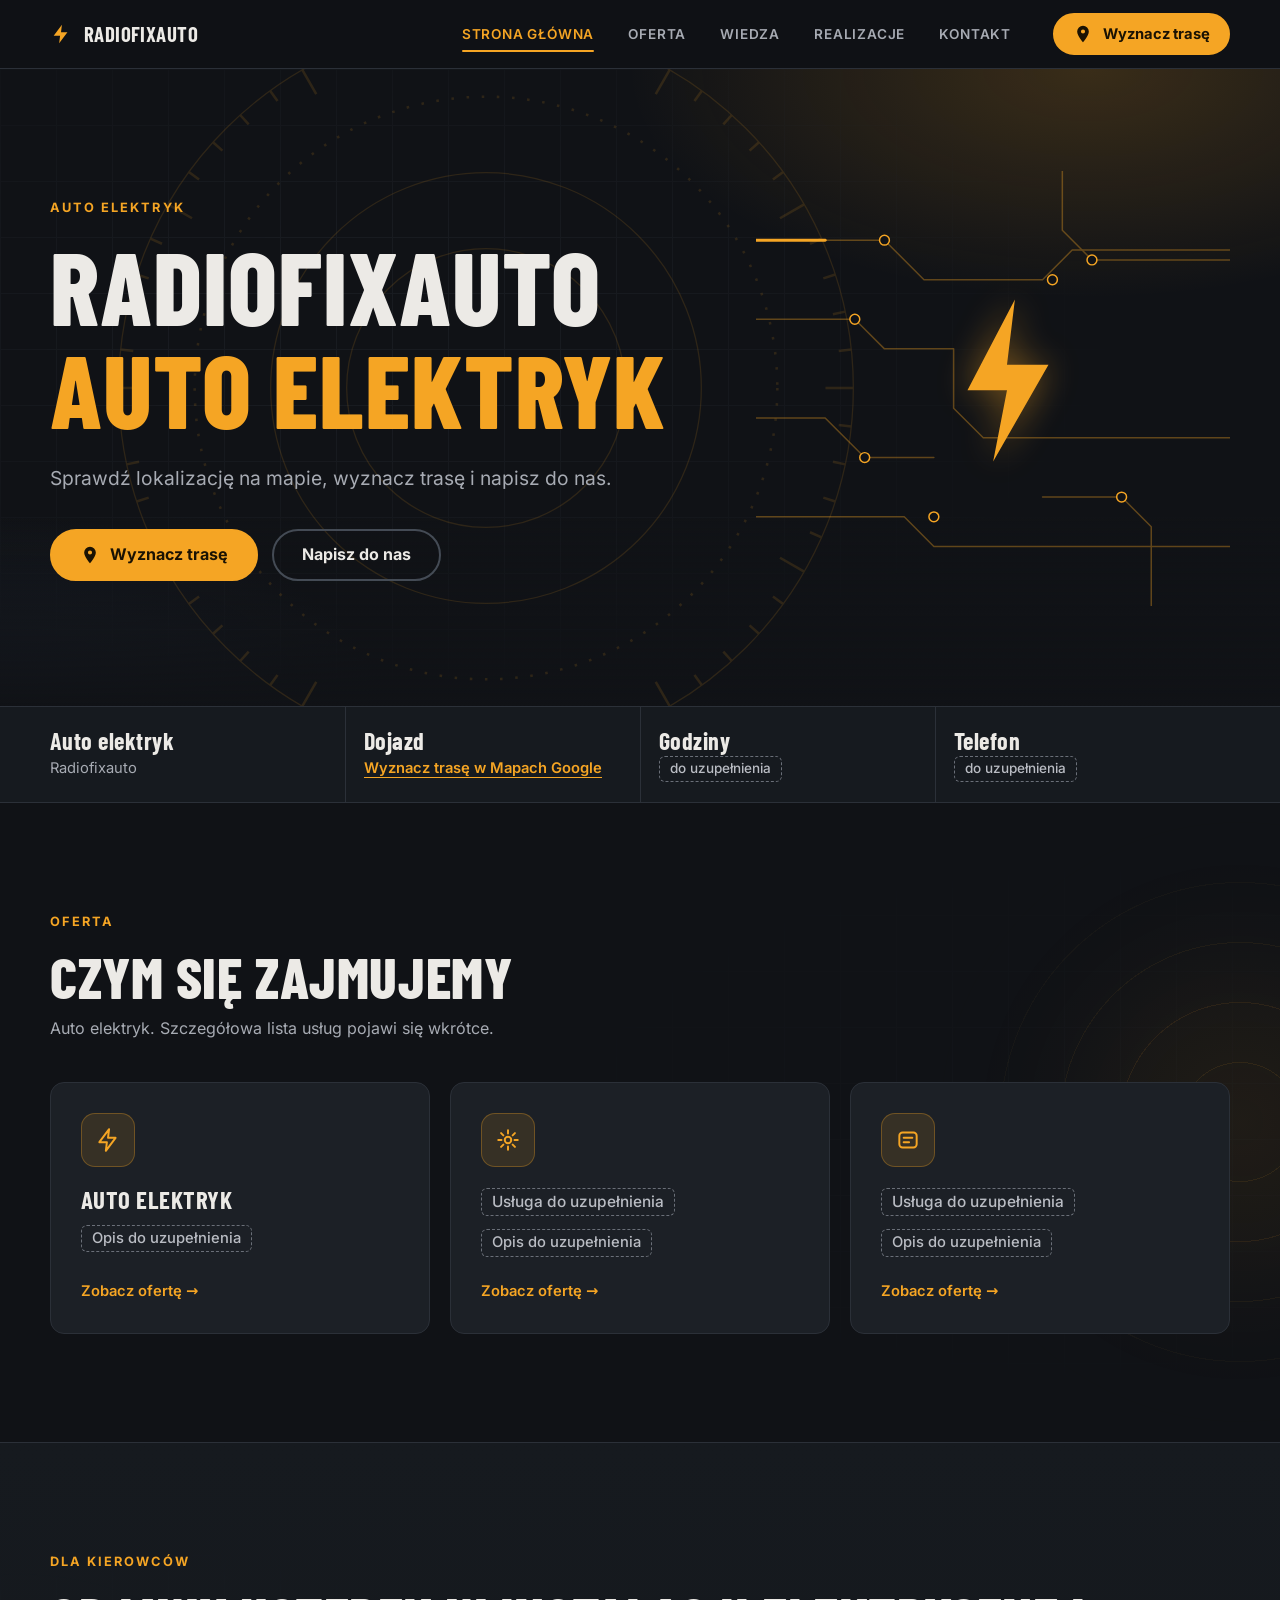
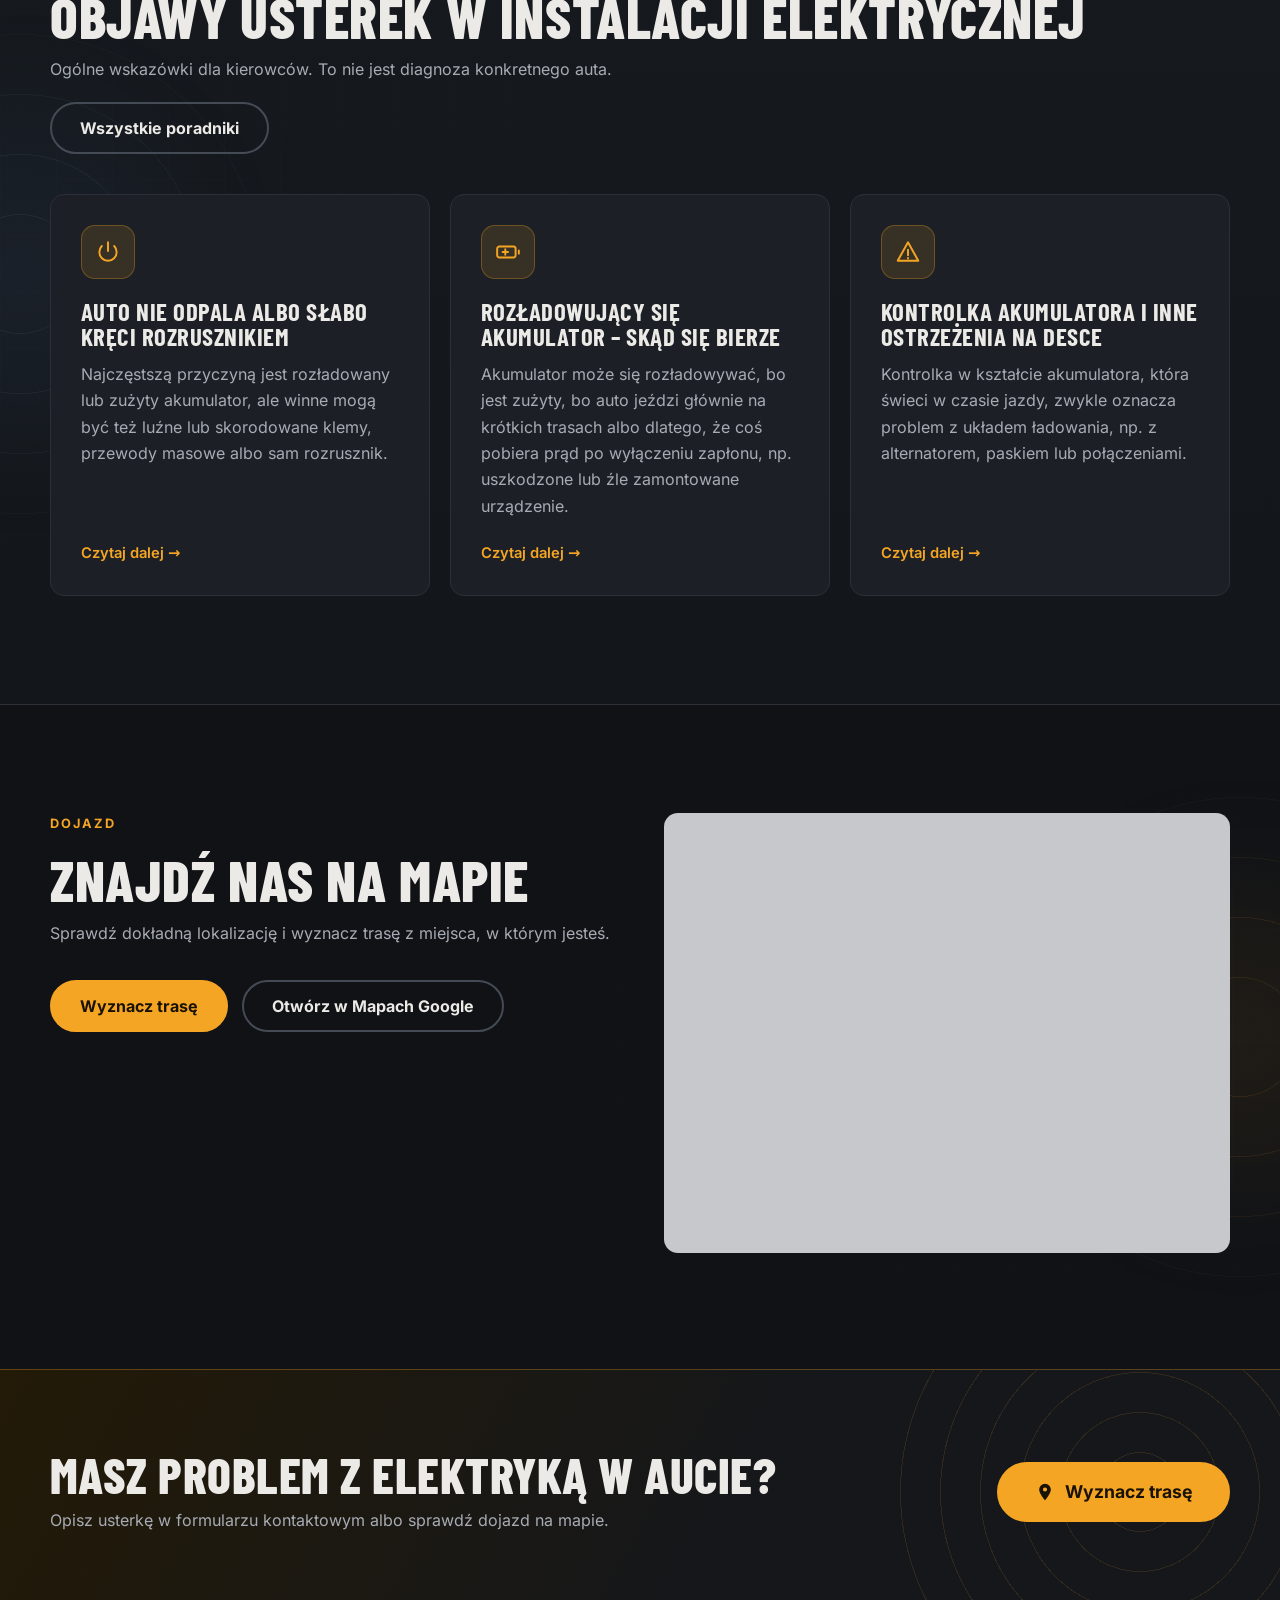
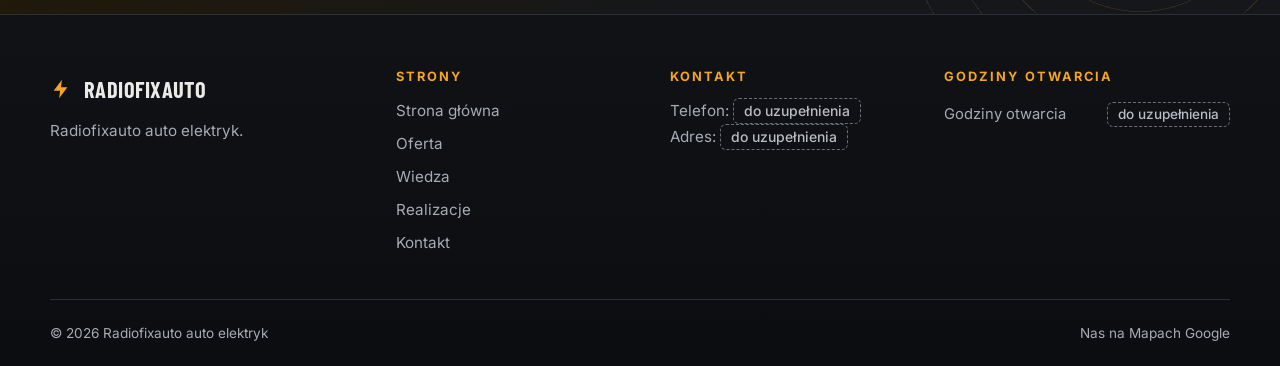
==== commit d46bd8cb: "Przebuduj stronę na wielostronicową w stylu serwis-milejowiec Ten sam układ i generator (dane.json +" ====
--- a/index.html
+++ b/index.html
@@ -1,383 +1,257 @@
 <!doctype html>
-<html lang="pl">
+<html lang="pl-PL">
 <head>
-  <meta charset="utf-8">
-  <meta name="viewport" content="width=device-width, initial-scale=1">
-  <title>Auto elektryk Radiofixauto – kontakt i dojazd</title>
-  <meta name="description" content="Radiofixauto – auto elektryk. Zobacz lokalizację na mapie, wyznacz trasę, sprawdź objawy usterek instalacji elektrycznej w aucie i napisz do nas.">
-  <meta name="robots" content="index, follow, max-image-preview:large, max-snippet:-1">
-  <meta name="theme-color" content="#0a0d12">
-  <link rel="canonical" href="https://TWOJA-DOMENA.pl/">
-  <link rel="alternate" hreflang="pl" href="https://TWOJA-DOMENA.pl/">
-  <link rel="icon" href="assets/img/favicon.svg" type="image/svg+xml">
-  <link rel="apple-touch-icon" href="assets/img/apple-touch-icon.png">
-  <link rel="manifest" href="manifest.webmanifest">
-
-  <meta property="og:type" content="website">
-  <meta property="og:locale" content="pl_PL">
-  <meta property="og:site_name" content="Radiofixauto – auto elektryk">
-  <meta property="og:title" content="Auto elektryk Radiofixauto – kontakt i dojazd">
-  <meta property="og:description" content="Zobacz lokalizację na mapie, wyznacz trasę i napisz do nas.">
-  <meta property="og:url" content="https://TWOJA-DOMENA.pl/">
-  <meta property="og:image" content="https://TWOJA-DOMENA.pl/assets/img/og-image.png">
-  <meta property="og:image:width" content="1200">
-  <meta property="og:image:height" content="630">
-  <meta property="og:image:alt" content="Radiofixauto – auto elektryk">
-  <meta name="twitter:card" content="summary_large_image">
-  <meta name="twitter:title" content="Auto elektryk Radiofixauto – kontakt i dojazd">
-  <meta name="twitter:description" content="Zobacz lokalizację na mapie, wyznacz trasę i napisz do nas.">
-  <meta name="twitter:image" content="https://TWOJA-DOMENA.pl/assets/img/og-image.png">
-  <!-- og-image.png to grafika wyłącznie typograficzna (nazwa firmy). Zamień na prawdziwe logo/zdjęcie, gdy klient je dostarczy. -->
-
-  <link rel="stylesheet" href="assets/css/style.css">
-
-  <!--
-    Schema.org: wyłącznie potwierdzone dane (nazwa i współrzędne z wizytówki Google Maps) oraz treści widoczne na stronie.
-    TODO po otrzymaniu od klienta: "address", "telephone", "openingHoursSpecification", "image", "sameAs".
-  -->
-  <script type="application/ld+json">
-  {
-    "@context": "https://schema.org",
-    "@graph": [
-      {
-        "@type": "WebSite",
-        "@id": "https://TWOJA-DOMENA.pl/#website",
-        "url": "https://TWOJA-DOMENA.pl/",
-        "name": "Radiofixauto – auto elektryk",
-        "inLanguage": "pl-PL",
-        "publisher": { "@id": "https://TWOJA-DOMENA.pl/#business" }
+<meta charset="utf-8">
+<meta name="viewport" content="width=device-width, initial-scale=1">
+<title>Auto elektryk Radiofixauto – kontakt i dojazd</title>
+<meta name="description" content="Radiofixauto – auto elektryk. Zobacz lokalizację na mapie, wyznacz trasę, sprawdź praktyczne informacje dla kierowców i napisz do nas.">
+<meta name="robots" content="noindex, nofollow">
+<link rel="canonical" href="https://example.com/">
+<meta name="theme-color" content="#101216">
+<meta property="og:type" content="website">
+<meta property="og:locale" content="pl_PL">
+<meta property="og:site_name" content="Radiofixauto auto elektryk">
+<meta property="og:title" content="Auto elektryk Radiofixauto – kontakt i dojazd">
+<meta property="og:description" content="Radiofixauto – auto elektryk. Zobacz lokalizację na mapie, wyznacz trasę, sprawdź praktyczne informacje dla kierowców i napisz do nas.">
+<meta property="og:url" content="https://example.com/">
+<meta property="og:image" content="https://example.com/assets/img/og-image.png">
+<meta property="og:image:width" content="1200">
+<meta property="og:image:height" content="630">
+<meta property="og:image:alt" content="Radiofixauto auto elektryk">
+<meta name="twitter:card" content="summary_large_image">
+<meta name="twitter:title" content="Auto elektryk Radiofixauto – kontakt i dojazd">
+<meta name="twitter:description" content="Radiofixauto – auto elektryk. Zobacz lokalizację na mapie, wyznacz trasę, sprawdź praktyczne informacje dla kierowców i napisz do nas.">
+<meta name="twitter:image" content="https://example.com/assets/img/og-image.png">
+<link rel="icon" href="/assets/img/favicon.svg" type="image/svg+xml">
+<link rel="apple-touch-icon" href="/assets/img/apple-touch-icon.png">
+<link rel="preload" href="/assets/fonts/barlow-condensed-latin-ext-800.woff2" as="font" type="font/woff2" crossorigin>
+<link rel="stylesheet" href="/assets/css/fonts.css?v=d4b4b92a">
+<link rel="stylesheet" href="/assets/css/style.css?v=35d10b1c">
+<script type="application/ld+json">
+{
+  "@context": "https://schema.org",
+  "@graph": [
+    {
+      "@type": "AutoRepair",
+      "name": "Radiofixauto auto elektryk",
+      "geo": {
+        "@type": "GeoCoordinates",
+        "latitude": 51.9552285,
+        "longitude": 19.2790293
       },
-      {
-        "@type": "WebPage",
-        "@id": "https://TWOJA-DOMENA.pl/#webpage",
-        "url": "https://TWOJA-DOMENA.pl/",
-        "name": "Auto elektryk Radiofixauto – kontakt i dojazd",
-        "isPartOf": { "@id": "https://TWOJA-DOMENA.pl/#website" },
-        "about": { "@id": "https://TWOJA-DOMENA.pl/#business" },
-        "inLanguage": "pl-PL"
-      },
-      {
-        "@type": "AutoRepair",
-        "@id": "https://TWOJA-DOMENA.pl/#business",
-        "name": "Radiofixauto auto elektryk",
-        "url": "https://TWOJA-DOMENA.pl/",
-        "geo": {
-          "@type": "GeoCoordinates",
-          "latitude": 51.9552285,
-          "longitude": 19.2790293
-        },
-        "hasMap": "https://www.google.com/maps/place/Radiofixauto+auto+elektryk/@51.9552285,19.2790293,17z/data=!3m1!4b1!4m6!3m5!1s0x471bb187d4288155:0x265729874200ca62!8m2!3d51.9552285!4d19.2790293!16s%2Fg%2F11zy30gttb"
-      },
-      {
-        "@type": "FAQPage",
-        "@id": "https://TWOJA-DOMENA.pl/#faq",
-        "mainEntity": [
-          {
-            "@type": "Question",
-            "name": "Gdzie znajduje się Radiofixauto?",
-            "acceptedAnswer": { "@type": "Answer", "text": "Dokładną lokalizację widać na mapie w sekcji „Kontakt i dojazd”. Przyciskiem „Wyznacz trasę” otworzysz nawigację w Google Maps." }
-          },
-          {
-            "@type": "Question",
-            "name": "Jak mogę się skontaktować?",
-            "acceptedAnswer": { "@type": "Answer", "text": "Skorzystaj z formularza kontaktowego w sekcji „Kontakt i dojazd”. Opisz w nim problem z pojazdem i podaj telefon lub e-mail do odpowiedzi." }
-          },
-          {
-            "@type": "Question",
-            "name": "Jakie informacje podać w wiadomości?",
-            "acceptedAnswer": { "@type": "Answer", "text": "Marka, model i rocznik pojazdu, opis objawów, informacja kiedy się pojawiają (np. przy rozruchu, w czasie jazdy, po postoju) oraz czy świecą się kontrolki na desce rozdzielczej." }
-          },
-          {
-            "@type": "Question",
-            "name": "Czy mogę zobaczyć firmę w Google Maps?",
-            "acceptedAnswer": { "@type": "Answer", "text": "Tak. W sekcji „Kontakt i dojazd” znajdziesz przycisk „Otwórz w Google Maps”, który prowadzi do wizytówki firmy." }
-          }
-        ]
-      }
-    ]
-  }
-  </script>
+      "hasMap": "https://www.google.com/maps?cid=2762722557319760482"
+    }
+  ]
+}
+</script>
 </head>
-<body>
-  <a class="skip-link" href="#tresc">Przejdź do treści</a>
-
-  <header class="site-header" id="top">
-    <div class="container header-inner">
-      <a class="brand" href="#top" aria-label="Radiofixauto – auto elektryk, początek strony">
-        <span class="brand-name">Radiofixauto</span>
-        <span class="brand-tag">auto elektryk</span>
-      </a>
-
-      <button class="nav-toggle" type="button" aria-expanded="false" aria-controls="menu" aria-label="Otwórz menu">
-        <span class="nav-toggle-bars" aria-hidden="true"></span>
-      </button>
-
-      <nav class="nav" id="menu" aria-label="Główna nawigacja">
-        <ul class="nav-list">
-          <li><a href="#start">Start</a></li>
-          <!-- TODO: odkomentować po uzupełnieniu sekcji i zdjęciu atrybutu hidden z <section id="uslugi">
-          <li><a href="#uslugi">Usługi</a></li> -->
-          <li><a href="#objawy">Objawy usterek</a></li>
-          <li><a href="#kontakt">Kontakt i dojazd</a></li>
-          <li><a href="#faq">FAQ</a></li>
-        </ul>
-        <a class="btn btn-primary btn-sm nav-cta" href="https://www.google.com/maps/dir/?api=1&amp;destination=51.9552285,19.2790293" target="_blank" rel="noopener">Wyznacz trasę</a>
+<body data-strona="start">
+<a class="skip" href="#tresc">Przejdź do treści</a>
+
+<header class="top" id="top">
+  <div class="wrap top__in">
+    <a class="brand" href="/" aria-label="Radiofixauto auto elektryk – strona główna">
+      <span class="brand__mark" aria-hidden="true"></span>
+      <span class="brand__name">Radiofixauto</span>
+    </a>
+    <nav class="nav" id="menu" aria-label="Główna nawigacja">
+      <a href="/" aria-current="page">Strona główna</a>
+      <a href="/oferta/">Oferta</a>
+      <a href="/wiedza/">Wiedza</a>
+      <a href="/realizacje/">Realizacje</a>
+      <a href="/kontakt/">Kontakt</a>
+      <a class="nav__tel" href="https://www.google.com/maps/dir/?api=1&amp;destination=51.9552285,19.2790293" target="_blank" rel="noopener">Wyznacz trasę</a>
+    </nav>
+    <a class="btn btn--sm top__cta" href="https://www.google.com/maps/dir/?api=1&amp;destination=51.9552285,19.2790293" target="_blank" rel="noopener" aria-label="Wyznacz trasę w Mapach Google"><svg viewBox="0 0 24 24" aria-hidden="true"><path fill-rule="evenodd" d="M12 2a7 7 0 0 0-7 7c0 5 7 13 7 13s7-8 7-13a7 7 0 0 0-7-7zm0 9.5A2.5 2.5 0 1 1 12 6.5a2.5 2.5 0 0 1 0 5z"/></svg><span>Wyznacz trasę</span></a>
+    <button class="burger" type="button" aria-expanded="false" aria-controls="menu" aria-label="Otwórz menu"><span></span><span></span><span></span></button>
+  </div>
+</header>
+
+<main id="tresc">
+<section class="hero" aria-labelledby="h1">
+  <div class="hero__bg" aria-hidden="true">
+    <svg class="dial" viewBox="0 0 600 600" fill="none">
+      <circle cx="300" cy="300" r="290"/><circle cx="300" cy="300" r="230"/><circle cx="300" cy="300" r="170"/><circle cx="300" cy="300" r="110"/>
+      <g class="dial__ticks"></g>
+    </svg>
+  </div>
+  <div class="wrap hero__in">
+    <div class="hero__tekst">
+      <p class="eyebrow reveal">Auto elektryk</p>
+      <h1 id="h1" class="reveal">Radiofixauto <em>Auto elektryk</em></h1>
+      <p class="lead reveal">Sprawdź lokalizację na mapie, wyznacz trasę i napisz do nas.</p>
+      <div class="hero__cta reveal">
+        <a class="btn" href="https://www.google.com/maps/dir/?api=1&amp;destination=51.9552285,19.2790293" target="_blank" rel="noopener"><svg viewBox="0 0 24 24" aria-hidden="true"><path fill-rule="evenodd" d="M12 2a7 7 0 0 0-7 7c0 5 7 13 7 13s7-8 7-13a7 7 0 0 0-7-7zm0 9.5A2.5 2.5 0 1 1 12 6.5a2.5 2.5 0 0 1 0 5z"/></svg>Wyznacz trasę</a>
+        <a class="btn btn--ghost" href="/kontakt/#formularz-sekcja">Napisz do nas</a>
+      </div>
+      
+    </div>
+    <div class="hero__art reveal" aria-hidden="true">
+      <svg viewBox="0 0 480 440" fill="none" focusable="false">
+        <g class="obwod" stroke="currentColor" stroke-width="1.5" stroke-linecap="round" stroke-linejoin="round">
+          <path d="M0 70h130l40 40h120l30-30h160"/>
+          <path d="M0 150h100l30 30h70v60l30 30h250"/>
+          <path d="M0 250h70l40 40h70"/>
+          <path d="M0 350h150l30 30h300"/>
+          <path d="M310 0v60l30 30h140"/>
+          <path d="M400 440v-80l-30-30h-80"/>
+        </g>
+        <path class="impuls" d="M0 70h130l40 40h120l30-30h160" stroke="currentColor" stroke-width="3" stroke-linecap="round" stroke-linejoin="round"/>
+        <g class="wezly" stroke="currentColor" stroke-width="1.5">
+          <circle cx="130" cy="70" r="5"/><circle cx="300" cy="110" r="5"/><circle cx="100" cy="150" r="5"/>
+          <circle cx="260" cy="240" r="5"/><circle cx="110" cy="290" r="5"/><circle cx="180" cy="350" r="5"/>
+          <circle cx="340" cy="90" r="5"/><circle cx="370" cy="330" r="5"/>
+        </g>
+        <path class="piorun" d="M262 130 214 222h40l-14 72 56-98h-42z"/>
+      </svg>
+    </div>
+  </div>
+</section>
+
+<section class="pasek" aria-label="Najważniejsze informacje">
+  <ul class="wrap pasek__lista">
+    <li><strong>Auto elektryk</strong> Radiofixauto</li>
+    <li><strong>Dojazd</strong> <a class="link link--w" href="https://www.google.com/maps/dir/?api=1&amp;destination=51.9552285,19.2790293" target="_blank" rel="noopener">Wyznacz trasę w Mapach Google</a></li>
+    <li><strong>Godziny</strong> <span class="todo">do uzupełnienia</span></li>
+    <li><strong>Telefon</strong> <span class="todo">do uzupełnienia</span></li>
+  </ul>
+</section>
+
+<section class="sekcja" aria-labelledby="h-uslugi">
+  <div class="wrap">
+    <header class="sekcja__glowa reveal">
+      <p class="eyebrow">Oferta</p>
+      <h2 id="h-uslugi">Czym się zajmujemy</h2>
+      <p class="sekcja__opis">Auto elektryk. Szczegółowa lista usług pojawi się wkrótce.</p>
+    </header>
+    <div class="uslugi">
+      <a class="usluga reveal" href="/oferta/">
+        <span class="usluga__ikona" aria-hidden="true"><svg viewBox="0 0 24 24"><path d="M13 2 4 14h7l-1 8 9-12h-7z"/></svg></span>
+        <h3>Auto elektryk</h3>
+        <p><span class="todo">Opis do uzupełnienia</span></p>
+        <span class="usluga__link">Zobacz ofertę →</span>
+      </a>
+      <a class="usluga reveal" href="/oferta/">
+        <span class="usluga__ikona" aria-hidden="true"><svg viewBox="0 0 24 24"><circle cx="12" cy="12" r="3"/><path d="M12 3v3m0 12v3M3 12h3m12 0h3M5.6 5.6l2.1 2.1m8.6 8.6 2.1 2.1m0-12.8-2.1 2.1M7.7 16.3l-2.1 2.1"/></svg></span>
+        <h3><span class="todo">Usługa do uzupełnienia</span></h3>
+        <p><span class="todo">Opis do uzupełnienia</span></p>
+        <span class="usluga__link">Zobacz ofertę →</span>
+      </a>
+      <a class="usluga reveal" href="/oferta/">
+        <span class="usluga__ikona" aria-hidden="true"><svg viewBox="0 0 24 24"><rect x="4" y="5" width="16" height="14" rx="3"/><path d="M8 10h8M8 14h5"/></svg></span>
+        <h3><span class="todo">Usługa do uzupełnienia</span></h3>
+        <p><span class="todo">Opis do uzupełnienia</span></p>
+        <span class="usluga__link">Zobacz ofertę →</span>
+      </a>
+    </div>
+  </div>
+</section>
+
+<section class="sekcja sekcja--alt" aria-labelledby="h-wiedza">
+  <div class="wrap">
+    <header class="sekcja__glowa sekcja__glowa--rzad reveal">
+      <div>
+        <p class="eyebrow">Dla kierowców</p>
+        <h2 id="h-wiedza">Objawy usterek w instalacji elektrycznej</h2>
+        <p class="sekcja__opis">Ogólne wskazówki dla kierowców. To nie jest diagnoza konkretnego auta.</p>
+      </div>
+      <a class="btn btn--ghost" href="/wiedza/">Wszystkie poradniki</a>
+    </header>
+    <div class="uslugi">
+      <a class="usluga reveal" href="/wiedza/#rozruch">
+        <span class="usluga__ikona" aria-hidden="true"><svg viewBox="0 0 24 24"><path d="M12 3v8M6.3 6.5a8 8 0 1 0 11.4 0"/></svg></span>
+        <h3>Auto nie odpala albo słabo kręci rozrusznikiem</h3>
+        <p>Najczęstszą przyczyną jest rozładowany lub zużyty akumulator, ale winne mogą być też luźne lub skorodowane klemy, przewody masowe albo sam rozrusznik.</p>
+        <span class="usluga__link">Czytaj dalej →</span>
+      </a>
+      <a class="usluga reveal" href="/wiedza/#akumulator">
+        <span class="usluga__ikona" aria-hidden="true"><svg viewBox="0 0 24 24"><rect x="2" y="7" width="17" height="10" rx="2"/><path d="M22 10.5v3M7 12h5M9.5 9.5v5"/></svg></span>
+        <h3>Rozładowujący się akumulator – skąd się bierze</h3>
+        <p>Akumulator może się rozładowywać, bo jest zużyty, bo auto jeździ głównie na krótkich trasach albo dlatego, że coś pobiera prąd po wyłączeniu zapłonu, np. uszkodzone lub źle zamontowane urządzenie.</p>
+        <span class="usluga__link">Czytaj dalej →</span>
+      </a>
+      <a class="usluga reveal" href="/wiedza/#kontrolki">
+        <span class="usluga__ikona" aria-hidden="true"><svg viewBox="0 0 24 24"><path d="M12 3 2.5 20h19z"/><path d="M12 10v5M12 17.6v.4"/></svg></span>
+        <h3>Kontrolka akumulatora i inne ostrzeżenia na desce</h3>
+        <p>Kontrolka w kształcie akumulatora, która świeci w czasie jazdy, zwykle oznacza problem z układem ładowania, np. z alternatorem, paskiem lub połączeniami.</p>
+        <span class="usluga__link">Czytaj dalej →</span>
+      </a>
+    </div>
+  </div>
+</section>
+
+
+
+<section class="sekcja" aria-labelledby="h-dojazd">
+  <div class="wrap kontakt">
+    <div class="reveal">
+      <p class="eyebrow">Dojazd</p>
+      <h2 id="h-dojazd">Znajdź nas na mapie</h2>
+      <p class="sekcja__opis">Sprawdź dokładną lokalizację i wyznacz trasę z miejsca, w którym jesteś.</p>
+      <div class="hero__cta">
+        <a class="btn" href="https://www.google.com/maps/dir/?api=1&amp;destination=51.9552285,19.2790293" target="_blank" rel="noopener">Wyznacz trasę</a>
+        <a class="btn btn--ghost" href="https://www.google.com/maps?cid=2762722557319760482" target="_blank" rel="noopener">Otwórz w Mapach Google</a>
+      </div>
+    </div>
+    <div class="kontakt__mapa reveal">
+      <iframe title="Mapa: Radiofixauto auto elektryk" loading="lazy" referrerpolicy="no-referrer-when-downgrade"
+        src="https://maps.google.com/maps?q=51.9552285,19.2790293&amp;z=17&amp;hl=pl&amp;output=embed"></iframe>
+    </div>
+  </div>
+</section>
+
+<section class="cta" aria-labelledby="h-cta">
+  <div class="wrap cta__in reveal">
+    <div>
+      <h2 id="h-cta">Masz problem z elektryką w aucie?</h2>
+      <p>Opisz usterkę w formularzu kontaktowym albo sprawdź dojazd na mapie.</p>
+    </div>
+    <a class="btn btn--lg" href="https://www.google.com/maps/dir/?api=1&amp;destination=51.9552285,19.2790293" target="_blank" rel="noopener"><svg viewBox="0 0 24 24" aria-hidden="true"><path fill-rule="evenodd" d="M12 2a7 7 0 0 0-7 7c0 5 7 13 7 13s7-8 7-13a7 7 0 0 0-7-7zm0 9.5A2.5 2.5 0 1 1 12 6.5a2.5 2.5 0 0 1 0 5z"/></svg>Wyznacz trasę</a>
+  </div>
+</section>
+
+</main>
+
+<footer class="stopka">
+  <div class="wrap stopka__siatka">
+    <div>
+      <p class="stopka__logo"><span class="brand__mark" aria-hidden="true"></span>Radiofixauto</p>
+      <p class="stopka__opis">Radiofixauto auto elektryk.</p>
+    </div>
+    <div>
+      <h2 class="stopka__h">Strony</h2>
+      <nav class="stopka__nav" aria-label="Nawigacja w stopce">
+      <a href="/" aria-current="page">Strona główna</a>
+      <a href="/oferta/">Oferta</a>
+      <a href="/wiedza/">Wiedza</a>
+      <a href="/realizacje/">Realizacje</a>
+      <a href="/kontakt/">Kontakt</a>
       </nav>
     </div>
-  </header>
-
-  <main id="tresc">
-    <!-- HERO -->
-    <section class="hero" id="start" aria-labelledby="hero-title">
-      <div class="hero-bg" aria-hidden="true"></div>
-      <div class="container hero-grid">
-        <div class="hero-copy reveal">
-          <p class="eyebrow">Auto elektryk</p>
-          <h1 id="hero-title">Radiofixauto</h1>
-          <p class="lead">Sprawdź, jak do nas trafić, i skontaktuj się z nami.</p>
-          <div class="hero-actions">
-            <a class="btn btn-primary" href="https://www.google.com/maps/dir/?api=1&amp;destination=51.9552285,19.2790293" target="_blank" rel="noopener">
-              Wyznacz trasę
-              <svg class="icon" viewBox="0 0 24 24" aria-hidden="true"><path d="M5 12h14M13 6l6 6-6 6" fill="none" stroke="currentColor" stroke-width="2" stroke-linecap="round" stroke-linejoin="round"/></svg>
-            </a>
-            <a class="btn btn-ghost" href="#kontakt">Napisz do nas</a>
-            <!-- TODO: gdy będzie numer telefonu, dodać:
-            <a class="btn btn-ghost" href="tel:+48XXXXXXXXX">Zadzwoń</a> -->
-          </div>
-        </div>
-
-        <div class="hero-art reveal" aria-hidden="true">
-          <svg viewBox="0 0 480 400" class="circuit" focusable="false">
-            <defs>
-              <linearGradient id="trace" x1="0" y1="0" x2="1" y2="1">
-                <stop offset="0" stop-color="#ffb703" stop-opacity=".9"/>
-                <stop offset="1" stop-color="#ffb703" stop-opacity=".15"/>
-              </linearGradient>
-            </defs>
-            <g class="traces" fill="none" stroke="url(#trace)" stroke-width="1.5" stroke-linecap="round" stroke-linejoin="round">
-              <path d="M20 60h120l40 40h110l30-30h140"/>
-              <path d="M20 140h90l30 30h70v60l30 30h210"/>
-              <path d="M20 230h70l40 40h60"/>
-              <path d="M20 320h150l30 30h280"/>
-              <path d="M300 20v50l30 30h150"/>
-              <path d="M380 400v-70l-30-30h-70"/>
-            </g>
-            <path class="pulse" d="M20 60h120l40 40h110l30-30h140" fill="none" stroke="#ffb703" stroke-width="2.5" stroke-linecap="round" stroke-linejoin="round"/>
-            <g fill="#0a0d12" stroke="#ffb703" stroke-width="1.5">
-              <circle cx="140" cy="60" r="5"/><circle cx="290" cy="100" r="5"/><circle cx="110" cy="140" r="5"/>
-              <circle cx="250" cy="230" r="5"/><circle cx="130" cy="270" r="5"/><circle cx="170" cy="320" r="5"/>
-              <circle cx="330" cy="100" r="5"/><circle cx="350" cy="300" r="5"/>
-            </g>
-          </svg>
-        </div>
-      </div>
-    </section>
-
-    <!--
-      USŁUGI – sekcja ukryta do czasu otrzymania potwierdzonej listy usług od klienta.
-      Aby włączyć: uzupełnij karty, usuń atrybut hidden i odkomentuj link w nawigacji.
-    -->
-    <section class="section" id="uslugi" aria-labelledby="uslugi-title" hidden>
-      <div class="container">
-        <header class="section-head reveal">
-          <p class="eyebrow">Zakres usług</p>
-          <h2 id="uslugi-title">Usługi</h2>
-        </header>
-        <ul class="cards">
-          <!-- <li class="card reveal"><h3>Nazwa usługi</h3><p>Opis potwierdzony przez klienta.</p></li> -->
-        </ul>
-      </div>
-    </section>
-
-    <!-- OBJAWY – materiał informacyjny dla kierowców (nie jest opisem oferty firmy) -->
-    <section class="section" id="objawy" aria-labelledby="objawy-title">
-      <div class="container">
-        <header class="section-head reveal">
-          <p class="eyebrow">Dla kierowców</p>
-          <h2 id="objawy-title">Kiedy sprawdzić instalację elektryczną w samochodzie</h2>
-          <p class="section-lead">Poniższe objawy mogą wskazywać na usterkę w układzie elektrycznym pojazdu. To ogólne wskazówki, a nie diagnoza konkretnego auta.</p>
-        </header>
-
-        <ul class="cards">
-          <li class="card reveal">
-            <svg class="card-icon" viewBox="0 0 24 24" aria-hidden="true"><path d="M12 3v8M6.3 6.5a8 8 0 1 0 11.4 0"/></svg>
-            <h3>Problemy z rozruchem</h3>
-            <p>Słaby rozrusznik, kliknięcia zamiast uruchomienia silnika albo konieczność kilkukrotnego próbowania. Przyczyną może być akumulator, połączenia elektryczne lub rozrusznik.</p>
-          </li>
-          <li class="card reveal">
-            <svg class="card-icon" viewBox="0 0 24 24" aria-hidden="true"><rect x="2" y="7" width="17" height="10" rx="2"/><path d="M22 10.5v3M7 12h5M9.5 9.5v5"/></svg>
-            <h3>Rozładowujący się akumulator</h3>
-            <p>Auto nie odpala po nocy lub kilku dniach postoju. Może to oznaczać pobór prądu przy wyłączonym zapłonie albo problem z ładowaniem w czasie jazdy.</p>
-          </li>
-          <li class="card reveal">
-            <svg class="card-icon" viewBox="0 0 24 24" aria-hidden="true"><path d="M12 3 2.5 20h19z"/><path d="M12 10v5M12 17.6v.4"/></svg>
-            <h3>Świecące kontrolki</h3>
-            <p>Kontrolka ładowania akumulatora lub inne kontrolki na desce rozdzielczej to sygnał, którego nie warto ignorować – szczególnie gdy pojawiają się w trakcie jazdy.</p>
-          </li>
-          <li class="card reveal">
-            <svg class="card-icon" viewBox="0 0 24 24" aria-hidden="true"><path d="M13 2 4 14h7l-1 8 9-12h-7z"/></svg>
-            <h3>Przepalające się żarówki i bezpieczniki</h3>
-            <p>Częste przepalanie wskazuje na usterkę w obwodzie. Nie należy zastępować bezpiecznika mocniejszym – może to doprowadzić do przegrzania instalacji.</p>
-          </li>
-          <li class="card reveal">
-            <svg class="card-icon" viewBox="0 0 24 24" aria-hidden="true"><path d="M9 2v5M15 2v5M6 7h12v4a6 6 0 0 1-12 0zM12 17v5"/></svg>
-            <h3>Niedziałające odbiorniki</h3>
-            <p>Szyby, centralny zamek, nawiew, radio czy światła, które przestają działać lub działają sporadycznie. Powodem bywają styki, przekaźniki albo uszkodzona wiązka.</p>
-          </li>
-          <li class="card reveal">
-            <svg class="card-icon" viewBox="0 0 24 24" aria-hidden="true"><path d="M12 22c4 0 7-2.8 7-6.5 0-3-2-5-3.5-7-.5 2-1.5 3-3 3 0-3-1-6-3-8.500C8.500 6 5 9.500 5 15.500 5 19.200 8 22 12 22z"/></svg>
-            <h3>Zapach spalenizny lub dym</h3>
-            <p>To sytuacja awaryjna: zatrzymaj się w bezpiecznym miejscu, wyłącz zapłon i nie kontynuuj jazdy, dopóki przyczyna nie zostanie sprawdzona.</p>
-          </li>
-        </ul>
-      </div>
-    </section>
-
-    <!-- JAK SIĘ SKONTAKTOWAĆ -->
-    <section class="section section-alt" id="kroki" aria-labelledby="kroki-title">
-      <div class="container">
-        <header class="section-head reveal">
-          <p class="eyebrow">Kontakt krok po kroku</p>
-          <h2 id="kroki-title">Jak się z nami skontaktować</h2>
-        </header>
-        <ol class="steps">
-          <li class="step reveal">
-            <h3>Opisz problem</h3>
-            <p>Podaj markę, model i rocznik pojazdu oraz objawy: kiedy się pojawiają i czy świecą się kontrolki.</p>
-          </li>
-          <li class="step reveal">
-            <h3>Napisz do nas</h3>
-            <p>Wyślij wiadomość przez <a href="#formularz">formularz kontaktowy</a> i zostaw telefon lub e-mail do odpowiedzi.</p>
-          </li>
-          <li class="step reveal">
-            <h3>Sprawdź dojazd</h3>
-            <p>Zobacz lokalizację na mapie i wyznacz trasę w Google Maps jednym kliknięciem.</p>
-          </li>
-        </ol>
-      </div>
-    </section>
-
-    <!-- KONTAKT -->
-    <section class="section" id="kontakt" aria-labelledby="kontakt-title">
-      <div class="container">
-        <header class="section-head reveal">
-          <p class="eyebrow">Kontakt i dojazd</p>
-          <h2 id="kontakt-title">Znajdź nas i napisz</h2>
-        </header>
-
-        <div class="contact-grid">
-          <div class="contact-col">
-            <div class="panel reveal">
-              <h3 class="panel-title">Radiofixauto auto elektryk</h3>
-              <dl class="info">
-                <!-- Wiersze poniżej są ukryte do czasu uzupełnienia danymi potwierdzonymi przez klienta. -->
-                <div hidden data-todo="adres"><dt>Adres</dt><dd></dd></div>
-                <div hidden data-todo="telefon"><dt>Telefon</dt><dd><a href="tel:"></a></dd></div>
-                <div hidden data-todo="email"><dt>E-mail</dt><dd><a href="mailto:"></a></dd></div>
-                <div hidden data-todo="godziny"><dt>Godziny otwarcia</dt><dd></dd></div>
-                <div>
-                  <dt>Lokalizacja</dt>
-                  <dd>Zobacz dokładne położenie na mapie poniżej lub w Google Maps.</dd>
-                </div>
-              </dl>
-              <div class="panel-actions">
-                <a class="btn btn-primary" href="https://www.google.com/maps/dir/?api=1&amp;destination=51.9552285,19.2790293" target="_blank" rel="noopener">Wyznacz trasę</a>
-                <a class="btn btn-ghost" href="https://www.google.com/maps/place/Radiofixauto+auto+elektryk/@51.9552285,19.2790293,17z/data=!3m1!4b1!4m6!3m5!1s0x471bb187d4288155:0x265729874200ca62!8m2!3d51.9552285!4d19.2790293!16s%2Fg%2F11zy30gttb" target="_blank" rel="noopener">Otwórz w Google Maps</a>
-              </div>
-            </div>
-
-            <figure class="map reveal">
-              <iframe
-                title="Mapa Google – lokalizacja Radiofixauto auto elektryk"
-                src="https://maps.google.com/maps?q=51.9552285,19.2790293&amp;z=17&amp;hl=pl&amp;output=embed"
-                loading="lazy"
-                referrerpolicy="no-referrer-when-downgrade"
-                allowfullscreen></iframe>
-            </figure>
-          </div>
-
-          <div class="panel form-panel reveal" id="formularz">
-            <h3 class="panel-title">Formularz kontaktowy</h3>
-            <!-- Integracja: wpisz adres usługi odbierającej formularz w data-endpoint (np. Formspree, własny skrypt PHP na Hostingerze). -->
-            <form id="contact-form" data-endpoint="" novalidate>
-              <div class="field">
-                <label for="f-name">Imię</label>
-                <input id="f-name" name="name" type="text" autocomplete="name" required>
-                <p class="error" data-for="f-name" hidden>Podaj imię.</p>
-              </div>
-              <div class="field">
-                <label for="f-contact">Telefon lub e-mail do odpowiedzi</label>
-                <input id="f-contact" name="contact" type="text" autocomplete="email" inputmode="email" required>
-                <p class="error" data-for="f-contact" hidden>Podaj telefon lub adres e-mail.</p>
-              </div>
-              <div class="field">
-                <label for="f-car">Marka i model pojazdu <span class="opt">(opcjonalnie)</span></label>
-                <input id="f-car" name="vehicle" type="text" autocomplete="off">
-              </div>
-              <div class="field">
-                <label for="f-msg">Wiadomość</label>
-                <textarea id="f-msg" name="message" rows="5" required></textarea>
-                <p class="error" data-for="f-msg" hidden>Napisz kilka słów o sprawie.</p>
-              </div>
-              <div class="field hp" aria-hidden="true">
-                <label for="f-hp">Nie wypełniaj tego pola</label>
-                <input id="f-hp" name="website" type="text" tabindex="-1" autocomplete="off">
-              </div>
-              <div class="field check">
-                <input id="f-consent" name="consent" type="checkbox" required>
-                <label for="f-consent">Wyrażam zgodę na przetwarzanie moich danych w celu odpowiedzi na wiadomość.</label>
-                <p class="error" data-for="f-consent" hidden>Zgoda jest wymagana, aby wysłać formularz.</p>
-              </div>
-              <button class="btn btn-primary" type="submit">Wyślij wiadomość</button>
-              <p class="form-status" id="form-status" role="status" aria-live="polite"></p>
-            </form>
-          </div>
-        </div>
-      </div>
-    </section>
-    <!-- FAQ (treść zgodna z FAQPage w JSON-LD – zmieniając jedno, zmień drugie) -->
-    <section class="section section-alt" id="faq" aria-labelledby="faq-title">
-      <div class="container narrow">
-        <header class="section-head reveal">
-          <p class="eyebrow">FAQ</p>
-          <h2 id="faq-title">Najczęstsze pytania</h2>
-        </header>
-        <div class="faq reveal">
-          <details>
-            <summary>Gdzie znajduje się Radiofixauto?</summary>
-            <p>Dokładną lokalizację widać na mapie w sekcji <a href="#kontakt">Kontakt i dojazd</a>. Przyciskiem „Wyznacz trasę” otworzysz nawigację w Google Maps.</p>
-          </details>
-          <details>
-            <summary>Jak mogę się skontaktować?</summary>
-            <p>Skorzystaj z <a href="#formularz">formularza kontaktowego</a>. Opisz w nim problem z pojazdem i podaj telefon lub e-mail do odpowiedzi.</p>
-          </details>
-          <details>
-            <summary>Jakie informacje podać w wiadomości?</summary>
-            <p>Marka, model i rocznik pojazdu, opis objawów, informacja kiedy się pojawiają (np. przy rozruchu, w czasie jazdy, po postoju) oraz czy świecą się kontrolki na desce rozdzielczej.</p>
-          </details>
-          <details>
-            <summary>Czy mogę zobaczyć firmę w Google Maps?</summary>
-            <p>Tak. W sekcji <a href="#kontakt">Kontakt i dojazd</a> znajdziesz przycisk „Otwórz w Google Maps”, który prowadzi do wizytówki firmy.</p>
-          </details>
-        </div>
-      </div>
-    </section>
-  </main>
-
-  <footer class="site-footer">
-    <div class="container footer-inner">
-      <p class="footer-brand"><strong>Radiofixauto</strong> <span>auto elektryk</span></p>
-      <ul class="footer-links">
-        <li><a href="#start">Start</a></li>
-        <li><a href="#objawy">Objawy usterek</a></li>
-        <li><a href="#kontakt">Kontakt i dojazd</a></li>
-        <li><a href="#faq">FAQ</a></li>
-        <li><a href="https://www.google.com/maps/dir/?api=1&amp;destination=51.9552285,19.2790293" target="_blank" rel="noopener">Wyznacz trasę</a></li>
-      </ul>
-      <p class="copy">© <span id="year">2026</span> Radiofixauto auto elektryk</p>
-    </div>
-  </footer>
-
-  <script src="assets/js/main.js" defer></script>
+    <div>
+      <h2 class="stopka__h">Kontakt</h2>
+      <p>Telefon: <span class="todo">do uzupełnienia</span><br>Adres: <span class="todo">do uzupełnienia</span></p>
+    </div>
+    <div>
+      <h2 class="stopka__h">Godziny otwarcia</h2>
+      <dl class="godziny godziny--mini">
+          <div><dt>Godziny otwarcia</dt><dd><span class="todo">do uzupełnienia</span></dd></div>
+      </dl>
+    </div>
+  </div>
+  <div class="wrap stopka__dol">
+    <p>© <span id="rok">2026</span> Radiofixauto auto elektryk</p>
+    <a href="https://www.google.com/maps?cid=2762722557319760482" target="_blank" rel="noopener">Nas na Mapach Google</a>
+  </div>
+</footer>
+
+<dialog class="lightbox" id="lightbox" aria-label="Podgląd zdjęcia">
+  <button class="lightbox__x" type="button" aria-label="Zamknij podgląd">×</button>
+  <button class="lightbox__n lightbox__n--p" type="button" aria-label="Poprzednie zdjęcie">‹</button>
+  <img alt="">
+  <button class="lightbox__n lightbox__n--n" type="button" aria-label="Następne zdjęcie">›</button>
+</dialog>
+
+<script src="/assets/js/main.js?v=3726d12f" defer></script>
 </body>
 </html>
--- a/assets/css/fonts.css
+++ b/assets/css/fonts.css
@@ -0,0 +1,15 @@
+/* Fonty hostowane lokalnie (Barlow Condensed, Inter; licencja OFL). */
+@font-face { font-family: 'Barlow Condensed'; font-weight: 600; font-style: normal; font-display: swap; src: url(/assets/fonts/barlow-condensed-latin-ext-600.woff2) format('woff2'); unicode-range: U+0100-02BA, U+02BD-02C5, U+02C7-02CC, U+02CE-02D7, U+02DD-02FF, U+0304, U+0308, U+0329, U+1D00-1DBF, U+1E00-1E9F, U+1EF2-1EFF, U+2020, U+20A0-20AB, U+20AD-20C4, U+2113, U+2C60-2C7F, U+A720-A7FF; }
+@font-face { font-family: 'Barlow Condensed'; font-weight: 600; font-style: normal; font-display: swap; src: url(/assets/fonts/barlow-condensed-latin-600.woff2) format('woff2'); unicode-range: U+0000-00FF, U+0131, U+0152-0153, U+02BB-02BC, U+02C6, U+02DA, U+02DC, U+0304, U+0308, U+0329, U+2000-206F, U+20AC, U+2122, U+2191, U+2193, U+2212, U+2215, U+FEFF, U+FFFD; }
+@font-face { font-family: 'Barlow Condensed'; font-weight: 700; font-style: normal; font-display: swap; src: url(/assets/fonts/barlow-condensed-latin-ext-700.woff2) format('woff2'); unicode-range: U+0100-02BA, U+02BD-02C5, U+02C7-02CC, U+02CE-02D7, U+02DD-02FF, U+0304, U+0308, U+0329, U+1D00-1DBF, U+1E00-1E9F, U+1EF2-1EFF, U+2020, U+20A0-20AB, U+20AD-20C4, U+2113, U+2C60-2C7F, U+A720-A7FF; }
+@font-face { font-family: 'Barlow Condensed'; font-weight: 700; font-style: normal; font-display: swap; src: url(/assets/fonts/barlow-condensed-latin-700.woff2) format('woff2'); unicode-range: U+0000-00FF, U+0131, U+0152-0153, U+02BB-02BC, U+02C6, U+02DA, U+02DC, U+0304, U+0308, U+0329, U+2000-206F, U+20AC, U+2122, U+2191, U+2193, U+2212, U+2215, U+FEFF, U+FFFD; }
+@font-face { font-family: 'Barlow Condensed'; font-weight: 800; font-style: normal; font-display: swap; src: url(/assets/fonts/barlow-condensed-latin-ext-800.woff2) format('woff2'); unicode-range: U+0100-02BA, U+02BD-02C5, U+02C7-02CC, U+02CE-02D7, U+02DD-02FF, U+0304, U+0308, U+0329, U+1D00-1DBF, U+1E00-1E9F, U+1EF2-1EFF, U+2020, U+20A0-20AB, U+20AD-20C4, U+2113, U+2C60-2C7F, U+A720-A7FF; }
+@font-face { font-family: 'Barlow Condensed'; font-weight: 800; font-style: normal; font-display: swap; src: url(/assets/fonts/barlow-condensed-latin-800.woff2) format('woff2'); unicode-range: U+0000-00FF, U+0131, U+0152-0153, U+02BB-02BC, U+02C6, U+02DA, U+02DC, U+0304, U+0308, U+0329, U+2000-206F, U+20AC, U+2122, U+2191, U+2193, U+2212, U+2215, U+FEFF, U+FFFD; }
+@font-face { font-family: 'Inter'; font-weight: 400; font-style: normal; font-display: swap; src: url(/assets/fonts/inter-latin-ext-400.woff2) format('woff2'); unicode-range: U+0100-02BA, U+02BD-02C5, U+02C7-02CC, U+02CE-02D7, U+02DD-02FF, U+0304, U+0308, U+0329, U+1D00-1DBF, U+1E00-1E9F, U+1EF2-1EFF, U+2020, U+20A0-20AB, U+20AD-20C4, U+2113, U+2C60-2C7F, U+A720-A7FF; }
+@font-face { font-family: 'Inter'; font-weight: 400; font-style: normal; font-display: swap; src: url(/assets/fonts/inter-latin-400.woff2) format('woff2'); unicode-range: U+0000-00FF, U+0131, U+0152-0153, U+02BB-02BC, U+02C6, U+02DA, U+02DC, U+0304, U+0308, U+0329, U+2000-206F, U+20AC, U+2122, U+2191, U+2193, U+2212, U+2215, U+FEFF, U+FFFD; }
+@font-face { font-family: 'Inter'; font-weight: 500; font-style: normal; font-display: swap; src: url(/assets/fonts/inter-latin-ext-400.woff2) format('woff2'); unicode-range: U+0100-02BA, U+02BD-02C5, U+02C7-02CC, U+02CE-02D7, U+02DD-02FF, U+0304, U+0308, U+0329, U+1D00-1DBF, U+1E00-1E9F, U+1EF2-1EFF, U+2020, U+20A0-20AB, U+20AD-20C4, U+2113, U+2C60-2C7F, U+A720-A7FF; }
+@font-face { font-family: 'Inter'; font-weight: 500; font-style: normal; font-display: swap; src: url(/assets/fonts/inter-latin-400.woff2) format('woff2'); unicode-range: U+0000-00FF, U+0131, U+0152-0153, U+02BB-02BC, U+02C6, U+02DA, U+02DC, U+0304, U+0308, U+0329, U+2000-206F, U+20AC, U+2122, U+2191, U+2193, U+2212, U+2215, U+FEFF, U+FFFD; }
+@font-face { font-family: 'Inter'; font-weight: 600; font-style: normal; font-display: swap; src: url(/assets/fonts/inter-latin-ext-400.woff2) format('woff2'); unicode-range: U+0100-02BA, U+02BD-02C5, U+02C7-02CC, U+02CE-02D7, U+02DD-02FF, U+0304, U+0308, U+0329, U+1D00-1DBF, U+1E00-1E9F, U+1EF2-1EFF, U+2020, U+20A0-20AB, U+20AD-20C4, U+2113, U+2C60-2C7F, U+A720-A7FF; }
+@font-face { font-family: 'Inter'; font-weight: 600; font-style: normal; font-display: swap; src: url(/assets/fonts/inter-latin-400.woff2) format('woff2'); unicode-range: U+0000-00FF, U+0131, U+0152-0153, U+02BB-02BC, U+02C6, U+02DA, U+02DC, U+0304, U+0308, U+0329, U+2000-206F, U+20AC, U+2122, U+2191, U+2193, U+2212, U+2215, U+FEFF, U+FFFD; }
+@font-face { font-family: 'Inter'; font-weight: 700; font-style: normal; font-display: swap; src: url(/assets/fonts/inter-latin-ext-400.woff2) format('woff2'); unicode-range: U+0100-02BA, U+02BD-02C5, U+02C7-02CC, U+02CE-02D7, U+02DD-02FF, U+0304, U+0308, U+0329, U+1D00-1DBF, U+1E00-1E9F, U+1EF2-1EFF, U+2020, U+20A0-20AB, U+20AD-20C4, U+2113, U+2C60-2C7F, U+A720-A7FF; }
+@font-face { font-family: 'Inter'; font-weight: 700; font-style: normal; font-display: swap; src: url(/assets/fonts/inter-latin-400.woff2) format('woff2'); unicode-range: U+0000-00FF, U+0131, U+0152-0153, U+02BB-02BC, U+02C6, U+02DA, U+02DC, U+0304, U+0308, U+0329, U+2000-206F, U+20AC, U+2122, U+2191, U+2193, U+2212, U+2215, U+FEFF, U+FFFD; }
--- a/assets/css/style.css
+++ b/assets/css/style.css
@@ -1,253 +1,315 @@
-/* ==========================================================================
-   Radiofixauto – auto elektryk
-   Układ: tokeny → baza → komponenty → sekcje → responsywność → ruch
-   ========================================================================== */
-
+/* Style strony. Po zmianie uruchom: python _narzedzia/buduj.py (odświeża ?v= w HTML). */
 :root {
-  --bg: #0a0d12;
-  --surface: #11161d;
-  --surface-2: #161c25;
-  --line: rgba(255, 255, 255, .09);
-  --text: #eef1f5;
-  --muted: #a3adbb;
-  --accent: #ffb703;
-  --accent-ink: #14100a;
-  --radius: 16px;
-  --shadow: 0 20px 50px -24px rgba(0, 0, 0, .7);
-  --font: ui-sans-serif, system-ui, -apple-system, "Segoe UI", Roboto, "Helvetica Neue", Arial, sans-serif;
-  --header-h: 68px;
-  color-scheme: dark;
-}
-
+  --bg: #101216;
+  --bg-2: #161a1f;
+  --panel: #1c2026;
+  --line: #2b3038;
+  --text: #eceae6;
+  --muted: #a7abb3;
+  --accent: #f5a524;
+  --accent-ink: #1a1203;
+  --radius: 14px;
+  --wrap: 1180px;
+  --head: "Barlow Condensed", "Arial Narrow", Impact, sans-serif;
+  --font: "Inter", "Segoe UI", system-ui, -apple-system, Arial, sans-serif;
+}
 *, *::before, *::after { box-sizing: border-box; }
-html { scroll-behavior: smooth; scroll-padding-top: calc(var(--header-h) + 12px); -webkit-text-size-adjust: 100%; }
-body {
-  margin: 0;
-  font-family: var(--font);
-  font-size: 1rem;
-  line-height: 1.6;
-  color: var(--text);
-  background:
-    radial-gradient(900px 500px at 85% -5%, rgba(255, 183, 3, .10), transparent 60%),
-    radial-gradient(700px 500px at -10% 30%, rgba(80, 120, 255, .08), transparent 60%),
-    var(--bg);
-  overflow-x: hidden;
-}
-img, svg, iframe { display: block; max-width: 100%; }
+html { scroll-behavior: smooth; scroll-padding-top: 84px; -webkit-text-size-adjust: 100%; }
+body { margin: 0; background: var(--bg); color: var(--text); font-family: var(--font); font-size: 1rem; line-height: 1.65; overflow-x: hidden; }
+img, svg, iframe { max-width: 100%; }
 a { color: inherit; }
-ul, ol { list-style: none; margin: 0; padding: 0; }
-h1, h2, h3, p, dl, dd, figure { margin: 0; }
-[hidden] { display: none !important; }
-
 :focus-visible { outline: 3px solid var(--accent); outline-offset: 3px; border-radius: 6px; }
-
-.container { width: min(1120px, 100% - 2rem); margin-inline: auto; }
-.skip-link {
-  position: absolute; left: 1rem; top: -4rem; z-index: 100;
-  background: var(--accent); color: var(--accent-ink);
-  padding: .6rem 1rem; border-radius: 8px; font-weight: 600; text-decoration: none;
-  transition: top .2s;
-}
-.skip-link:focus { top: 1rem; }
-
-/* ---------- Przyciski ---------- */
-.btn {
-  display: inline-flex; align-items: center; justify-content: center; gap: .55rem;
-  min-height: 48px; padding: .75rem 1.4rem;
-  border-radius: 999px; border: 1px solid transparent;
-  font: inherit; font-weight: 600; text-decoration: none; cursor: pointer;
-  transition: transform .2s, background-color .2s, border-color .2s, box-shadow .2s;
-}
-.btn-primary { background: var(--accent); color: var(--accent-ink); box-shadow: 0 8px 24px -10px rgba(255, 183, 3, .6); }
-.btn-primary:hover { transform: translateY(-2px); box-shadow: 0 14px 28px -10px rgba(255, 183, 3, .7); }
-.btn-ghost { border-color: var(--line); background: rgba(255, 255, 255, .03); }
-.btn-ghost:hover { border-color: rgba(255, 255, 255, .28); background: rgba(255, 255, 255, .07); }
-.btn-sm { min-height: 40px; padding: .45rem 1.1rem; font-size: .93rem; }
-.btn .icon { width: 18px; height: 18px; transition: transform .2s; }
-.btn:hover .icon { transform: translateX(3px); }
-
-/* ---------- Nagłówek ---------- */
-.site-header {
-  position: sticky; top: 0; z-index: 50; height: var(--header-h);
-  background: rgba(10, 13, 18, .78);
-  -webkit-backdrop-filter: blur(14px); backdrop-filter: blur(14px);
-  border-bottom: 1px solid var(--line);
-}
-.header-inner { height: 100%; display: flex; align-items: center; justify-content: space-between; gap: 1rem; }
-.brand { display: flex; flex-direction: column; line-height: 1.1; text-decoration: none; }
-.brand-name { font-weight: 800; font-size: 1.2rem; letter-spacing: -.01em; }
-.brand-tag { font-size: .72rem; letter-spacing: .16em; text-transform: uppercase; color: var(--accent); }
-
-.nav { display: flex; align-items: center; gap: 1.5rem; }
-.nav-list { display: flex; gap: .25rem; }
-.nav-list a { display: block; padding: .5rem .85rem; border-radius: 999px; text-decoration: none; color: var(--muted); font-weight: 500; transition: color .2s, background-color .2s; }
-.nav-list a:hover { color: var(--text); background: rgba(255, 255, 255, .06); }
-
-.nav-toggle { display: none; width: 44px; height: 44px; border: 1px solid var(--line); border-radius: 12px; background: rgba(255, 255, 255, .04); cursor: pointer; position: relative; }
-.nav-toggle-bars, .nav-toggle-bars::before, .nav-toggle-bars::after {
-  content: ""; position: absolute; left: 50%; width: 18px; height: 2px; background: var(--text); border-radius: 2px;
-  transform: translateX(-50%); transition: transform .25s, opacity .25s;
-}
-.nav-toggle-bars { top: 50%; margin-top: -1px; }
-.nav-toggle-bars::before { top: -6px; left: 50%; }
-.nav-toggle-bars::after { top: 6px; left: 50%; }
-.nav-toggle[aria-expanded="true"] .nav-toggle-bars { background: transparent; }
-.nav-toggle[aria-expanded="true"] .nav-toggle-bars::before { transform: translateX(-50%) translateY(6px) rotate(45deg); }
-.nav-toggle[aria-expanded="true"] .nav-toggle-bars::after { transform: translateX(-50%) translateY(-6px) rotate(-45deg); }
-
-/* ---------- Hero ---------- */
-.hero { position: relative; overflow: hidden; padding: clamp(3.5rem, 9vw, 7rem) 0 clamp(3.5rem, 8vw, 6rem); }
-.hero-bg {
-  position: absolute; inset: 0; pointer-events: none;
-  background-image:
-    linear-gradient(rgba(255, 255, 255, .04) 1px, transparent 1px),
-    linear-gradient(90deg, rgba(255, 255, 255, .04) 1px, transparent 1px);
-  background-size: 56px 56px;
-  -webkit-mask-image: radial-gradient(ellipse 70% 70% at 50% 40%, #000 20%, transparent 75%);
-          mask-image: radial-gradient(ellipse 70% 70% at 50% 40%, #000 20%, transparent 75%);
-}
-.hero-grid { position: relative; display: grid; gap: 3rem; align-items: center; grid-template-columns: 1.1fr .9fr; }
-.eyebrow { font-size: .8rem; font-weight: 700; letter-spacing: .18em; text-transform: uppercase; color: var(--accent); margin-bottom: 1rem; }
-h1 { font-size: clamp(2.6rem, 8vw, 5rem); line-height: 1.02; letter-spacing: -.03em; font-weight: 800; }
-.lead { text-wrap: balance; margin-top: 1.25rem; font-size: clamp(1.05rem, 2.2vw, 1.25rem); color: var(--muted); max-width: 34ch; }
-.hero-actions { margin-top: 2rem; display: flex; flex-wrap: wrap; gap: .75rem; }
-
-.hero-art { justify-self: end; width: 100%; max-width: 480px; }
-.circuit { width: 100%; height: auto; filter: drop-shadow(0 0 24px rgba(255, 183, 3, .12)); }
-.pulse { stroke-dasharray: 60 640; stroke-dashoffset: 0; animation: pulse 5s linear infinite; }
-@keyframes pulse { to { stroke-dashoffset: -700; } }
-
-/* ---------- Sekcje ---------- */
-.section { padding: clamp(3.5rem, 8vw, 6rem) 0; position: relative; }
-.section-head { margin-bottom: 2.25rem; }
-h2 { font-size: clamp(1.8rem, 4.5vw, 2.75rem); line-height: 1.1; letter-spacing: -.02em; font-weight: 800; }
-h3 { font-size: 1.15rem; line-height: 1.3; }
-
-.cards { display: grid; gap: 1rem; grid-template-columns: repeat(auto-fill, minmax(240px, 1fr)); }
-.card, .panel {
-  background: linear-gradient(180deg, var(--surface-2), var(--surface));
-  border: 1px solid var(--line); border-radius: var(--radius); padding: 1.5rem; box-shadow: var(--shadow);
-}
-
-/* ---------- Kontakt ---------- */
-.contact-grid { display: grid; gap: 1.25rem; grid-template-columns: 1.05fr .95fr; align-items: start; }
-.contact-col { display: grid; gap: 1.25rem; }
-.panel-title { margin-bottom: 1.1rem; }
-.info { display: grid; gap: .9rem; }
-.info dt { font-size: .75rem; letter-spacing: .12em; text-transform: uppercase; color: var(--accent); font-weight: 700; }
-.info dd { color: var(--text); }
-.info a { text-underline-offset: 3px; }
-.panel-actions { margin-top: 1.5rem; display: flex; flex-wrap: wrap; gap: .75rem; }
-
-.map { border: 1px solid var(--line); border-radius: var(--radius); overflow: hidden; background: var(--surface); aspect-ratio: 16 / 10; min-height: 260px; box-shadow: var(--shadow); }
-.map iframe { width: 100%; height: 100%; border: 0; }
-
-/* ---------- Formularz ---------- */
-form { display: grid; gap: 1.1rem; }
-.field { display: grid; gap: .4rem; }
-.field label { font-weight: 600; font-size: .95rem; }
-.opt { font-weight: 400; color: var(--muted); }
-input[type="text"], textarea {
-  width: 100%; font: inherit; color: var(--text);
-  background: rgba(255, 255, 255, .04); border: 1px solid var(--line); border-radius: 12px;
-  padding: .8rem 1rem; min-height: 48px; transition: border-color .2s, background-color .2s;
-}
+.wrap { width: min(100% - 32px, var(--wrap)); margin-inline: auto; }
+.vh { position: absolute; width: 1px; height: 1px; overflow: hidden; clip-path: inset(50%); white-space: nowrap; }
+.skip { position: absolute; left: 12px; top: -60px; background: var(--accent); color: var(--accent-ink); padding: 10px 16px; border-radius: 8px; z-index: 100; font-weight: 600; }
+.skip:focus { top: 12px; }
+
+/* znacznik braku danych */
+.todo { display: inline-block; padding: 2px 10px; border: 1px dashed #6a6f78; border-radius: 6px; color: #b9bcc3; font-size: .92em; font-weight: 500; letter-spacing: 0; text-transform: none; font-family: var(--font); line-height: 1.45; }
+h3 .todo { font-size: .62em; vertical-align: middle; }
+
+/* nagłówek */
+.top { position: sticky; top: 0; z-index: 50; background: rgba(16, 18, 22, .86); backdrop-filter: blur(14px); -webkit-backdrop-filter: blur(14px); border-bottom: 1px solid var(--line); }
+.top__in { display: flex; align-items: center; gap: 28px; min-height: 68px; }
+.brand { display: flex; align-items: center; gap: 12px; text-decoration: none; font-family: var(--head); font-weight: 700; font-size: 1.3rem; letter-spacing: .02em; text-transform: uppercase; min-width: 0; }
+.brand__mark { flex: none; width: 22px; height: 22px; display: inline-block; background: var(--accent); -webkit-mask: url("data:image/svg+xml,%3Csvg xmlns='http://www.w3.org/2000/svg' viewBox='0 0 24 24'%3E%3Cpath d='M13 2 4 14h7l-1 8 9-12h-7z'/%3E%3C/svg%3E") center / contain no-repeat; mask: url("data:image/svg+xml,%3Csvg xmlns='http://www.w3.org/2000/svg' viewBox='0 0 24 24'%3E%3Cpath d='M13 2 4 14h7l-1 8 9-12h-7z'/%3E%3C/svg%3E") center / contain no-repeat; }
+.brand__name { white-space: nowrap; overflow: hidden; text-overflow: ellipsis; }
+.nav { display: flex; align-items: center; gap: 6px; margin-left: auto; }
+.nav a { position: relative; text-decoration: none; color: var(--muted); font-size: .85rem; font-weight: 600; letter-spacing: .06em; text-transform: uppercase; padding: 10px 14px; border-radius: 8px; transition: color .2s, background .2s; }
+.nav a:hover { color: var(--text); background: rgba(255, 255, 255, .05); }
+.nav a[aria-current="page"] { color: var(--accent); }
+.nav a[aria-current="page"]::after { content: ""; position: absolute; left: 14px; right: 14px; bottom: 3px; height: 2px; background: var(--accent); border-radius: 2px; }
+.nav__tel { display: none; }
+.burger { display: none; width: 44px; height: 44px; border: 1px solid var(--line); border-radius: 10px; background: transparent; cursor: pointer; padding: 0; position: relative; }
+.burger span { position: absolute; left: 12px; right: 12px; height: 2px; background: var(--text); border-radius: 2px; transition: transform .25s, opacity .2s; }
+.burger span:nth-child(1) { top: 15px; }
+.burger span:nth-child(2) { top: 21px; }
+.burger span:nth-child(3) { top: 27px; }
+.burger[aria-expanded="true"] span:nth-child(1) { transform: translateY(6px) rotate(45deg); }
+.burger[aria-expanded="true"] span:nth-child(2) { opacity: 0; }
+.burger[aria-expanded="true"] span:nth-child(3) { transform: translateY(-6px) rotate(-45deg); }
+
+/* przyciski */
+.btn { display: inline-flex; align-items: center; justify-content: center; gap: 10px; min-height: 52px; padding: 0 28px; border-radius: 999px; border: 2px solid var(--accent); background: var(--accent); color: var(--accent-ink); font: inherit; font-weight: 700; text-decoration: none; cursor: pointer; transition: transform .2s, box-shadow .2s, background .2s, border-color .2s; }
+.btn:hover { transform: translateY(-2px); box-shadow: 0 10px 28px -8px rgba(245, 165, 36, .55); }
+.btn:active { transform: translateY(0); }
+.btn svg { width: 20px; height: 20px; fill: currentColor; flex: none; }
+.btn--sm { min-height: 42px; padding: 0 18px; font-size: .92rem; }
+.btn--lg { min-height: 60px; padding: 0 36px; font-size: 1.1rem; }
+.btn--ghost { background: transparent; color: var(--text); border-color: #444b55; }
+.btn--ghost:hover { border-color: var(--accent); box-shadow: none; }
+
+/* hero (strona główna) */
+.hero { position: relative; overflow: hidden; padding: clamp(48px, 8vw, 104px) 0 clamp(56px, 8vw, 100px); background:
+  linear-gradient(180deg, transparent 70%, var(--bg)),
+  radial-gradient(ellipse 60% 60% at 85% 0%, rgba(245, 165, 36, .18), transparent 60%),
+  radial-gradient(ellipse 50% 50% at 0% 100%, rgba(80, 110, 160, .14), transparent 60%), var(--bg); }
+.hero::before { content: ""; position: absolute; inset: 0; background-image: linear-gradient(var(--line) 1px, transparent 1px), linear-gradient(90deg, var(--line) 1px, transparent 1px); background-size: 56px 56px; opacity: .3; -webkit-mask-image: radial-gradient(ellipse 80% 80% at 30% 40%, #000 20%, transparent 75%); mask-image: radial-gradient(ellipse 80% 80% at 30% 40%, #000 20%, transparent 75%); }
+.hero__bg { position: absolute; inset: 0; pointer-events: none; }
+.dial { position: absolute; left: 38%; top: 50%; width: min(760px, 110vw); transform: translate(-50%, -50%); stroke: var(--accent); opacity: .13; }
+.dial circle { stroke-width: 1; }
+.dial circle:nth-child(2) { stroke-dasharray: 2 10; stroke-width: 2; }
+.dial__ticks line { stroke-width: 2; }
+.hero__in { position: relative; display: grid; grid-template-columns: 1.15fr .85fr; gap: clamp(24px, 5vw, 64px); align-items: center; }
+.eyebrow { margin: 0 0 16px; color: var(--accent); font-weight: 700; letter-spacing: .16em; text-transform: uppercase; font-size: .8rem; }
+h1, h2, h3 { font-family: var(--head); text-transform: uppercase; letter-spacing: .01em; line-height: 1; }
+h1 { margin: 0; font-size: clamp(3rem, 8.5vw, 6.4rem); font-weight: 800; }
+h1 em { display: block; font-style: normal; color: var(--accent); }
+h2 { margin: 0 0 18px; font-size: clamp(2.2rem, 5vw, 3.6rem); font-weight: 800; }
+h3 { margin: 0 0 12px; font-size: 1.55rem; font-weight: 700; letter-spacing: .02em; }
+.lead { max-width: 54ch; margin: 24px 0 0; font-size: clamp(1.05rem, 2vw, 1.2rem); color: var(--muted); }
+.hero__cta { display: flex; flex-wrap: wrap; gap: 14px; margin-top: 34px; }
+.status { display: inline-flex; align-items: center; gap: 10px; margin: 30px 0 0; padding: 8px 16px; border: 1px solid var(--line); border-radius: 999px; background: rgba(28, 32, 38, .7); font-size: .92rem; }
+.status[hidden] { display: none; }
+.status__dot { width: 10px; height: 10px; border-radius: 50%; background: #8a8f98; }
+.status.is-open .status__dot { background: #3ecf8e; box-shadow: 0 0 0 4px rgba(62, 207, 142, .18); }
+
+/* ilustracja w hero: obwód elektryczny (dekoracja, bez zdjęć) */
+.hero__art { color: var(--accent); justify-self: center; width: 100%; max-width: 500px; }
+.hero__art svg { display: block; width: 100%; height: auto; }
+.hero__art .obwod { opacity: .35; }
+.hero__art .wezly circle { fill: var(--bg); }
+.hero__art .impuls { stroke-dasharray: 70 700; animation: impuls 5s linear infinite; }
+.hero__art .piorun { fill: var(--accent); filter: drop-shadow(0 0 18px rgba(245, 165, 36, .45)); }
+@keyframes impuls { to { stroke-dashoffset: -770; } }
+
+/* ramki zdjęć i miniatury */
+.foto { display: block; position: relative; overflow: hidden; border-radius: var(--radius); border: 1px solid var(--line); background: var(--panel); }
+.foto img { display: block; width: 100%; height: 100%; object-fit: cover; transition: transform .6s ease; }
+.foto:hover img { transform: scale(1.05); }
+.foto::after { content: ""; position: absolute; inset: 0; background: linear-gradient(180deg, transparent 55%, rgba(16, 18, 22, .55)); pointer-events: none; }
+.foto--pusty { display: grid; place-items: center; aspect-ratio: 4 / 3; padding: 16px; text-align: center; border-style: dashed; border-color: #3a404a; }
+.foto--pusty::after { display: none; }
+.galeria .foto--pusty:nth-child(odd) { aspect-ratio: 3 / 4; }
+
+/* pasek faktów */
+.pasek { border-block: 1px solid var(--line); background: var(--bg-2); }
+.pasek__lista { list-style: none; margin-block: 0; padding: 0; display: grid; grid-template-columns: repeat(4, 1fr); }
+.pasek__lista li { padding: 20px 18px; border-left: 1px solid var(--line); color: var(--muted); font-size: .92rem; }
+.pasek__lista li:first-child { border-left: 0; padding-left: 0; }
+.pasek__lista strong { display: block; color: var(--text); font-family: var(--head); font-size: 1.5rem; letter-spacing: .02em; line-height: 1.2; }
+.pasek__lista a { text-decoration: none; }
+.pasek__lista .link { margin-top: 0; text-decoration: underline; }
+
+/* sekcje */
+.sekcja { position: relative; overflow: hidden; padding: clamp(60px, 9vw, 108px) 0; }
+.sekcja > .wrap { position: relative; z-index: 1; }
+.sekcja::before, .sekcja::after { content: ""; position: absolute; pointer-events: none; }
+.sekcja::before { inset: 0; background-image: linear-gradient(var(--line) 1px, transparent 1px), linear-gradient(90deg, var(--line) 1px, transparent 1px); background-size: 56px 56px; opacity: .13; -webkit-mask-image: radial-gradient(ellipse 70% 70% at var(--gx, 85%) 50%, #000 0%, transparent 72%); mask-image: radial-gradient(ellipse 70% 70% at var(--gx, 85%) 50%, #000 0%, transparent 72%); }
+.sekcja::after { width: 640px; height: 640px; top: 50%; right: -280px; transform: translateY(-50%); border-radius: 50%; background:
+  radial-gradient(circle, rgba(245, 165, 36, .07), transparent 62%),
+  repeating-radial-gradient(circle, transparent 0 59px, rgba(245, 165, 36, .09) 59px 60px); -webkit-mask-image: radial-gradient(circle, #000 25%, transparent 68%); mask-image: radial-gradient(circle, #000 25%, transparent 68%); }
+.sekcja--alt { --gx: 12%; background: linear-gradient(180deg, var(--bg-2), #13161a); border-block: 1px solid var(--line); }
+.sekcja--alt::after { right: auto; left: -300px; background: radial-gradient(circle, rgba(80, 110, 160, .1), transparent 62%), repeating-radial-gradient(circle, transparent 0 59px, rgba(160, 180, 220, .07) 59px 60px); }
+.sekcja__glowa { margin-bottom: 40px; }
+.sekcja__glowa h2 { margin-bottom: 10px; }
+.sekcja__glowa--rzad { display: flex; align-items: flex-end; justify-content: space-between; gap: 20px; flex-wrap: wrap; }
+.sekcja__opis { margin: 0; color: var(--muted); max-width: 60ch; }
+
+/* podhero (podstrony) */
+.podhero { position: relative; overflow: hidden; padding: clamp(56px, 8vw, 104px) 0 clamp(40px, 6vw, 72px); border-bottom: 1px solid var(--line); background:
+  radial-gradient(ellipse 60% 120% at 90% 0%, rgba(245, 165, 36, .14), transparent 60%), var(--bg-2); }
+.podhero::before { content: ""; position: absolute; inset: 0; background-image: linear-gradient(var(--line) 1px, transparent 1px), linear-gradient(90deg, var(--line) 1px, transparent 1px); background-size: 56px 56px; opacity: .22; -webkit-mask-image: radial-gradient(ellipse 60% 100% at 85% 0%, #000, transparent 70%); mask-image: radial-gradient(ellipse 60% 100% at 85% 0%, #000, transparent 70%); }
+.podhero .wrap { position: relative; }
+.podhero h1 { font-size: clamp(2.8rem, 7vw, 5rem); }
+
+/* karty usług */
+.uslugi { display: grid; grid-template-columns: repeat(3, 1fr); gap: 20px; }
+.usluga { display: flex; flex-direction: column; background: var(--panel); border: 1px solid var(--line); border-radius: var(--radius); padding: 30px; text-decoration: none; transition: border-color .25s, transform .25s, background .25s; }
+.usluga:hover { border-color: rgba(245, 165, 36, .55); transform: translateY(-4px); background: #20252c; }
+.usluga__ikona { display: grid; place-items: center; width: 54px; height: 54px; margin-bottom: 20px; border-radius: 14px; background: rgba(245, 165, 36, .12); border: 1px solid rgba(245, 165, 36, .3); }
+.usluga__ikona svg { width: 26px; height: 26px; fill: none; stroke: var(--accent); stroke-width: 1.8; stroke-linecap: round; stroke-linejoin: round; }
+.usluga p { margin: 0; color: var(--muted); }
+.usluga__link { margin-top: auto; padding-top: 22px; color: var(--accent); font-weight: 600; font-size: .92rem; }
+
+/* karty informacji */
+.karty { display: grid; grid-template-columns: repeat(3, 1fr); gap: 20px; }
+.karta { background: var(--panel); border: 1px solid var(--line); border-radius: var(--radius); padding: 28px; transition: border-color .25s, transform .25s; }
+.karta:hover { border-color: rgba(245, 165, 36, .5); transform: translateY(-3px); }
+.karta h3 { font-size: .9rem; font-family: var(--font); letter-spacing: .14em; text-transform: uppercase; color: var(--accent); font-weight: 700; margin-bottom: 14px; }
+address { font-style: normal; font-size: 1.2rem; font-weight: 600; line-height: 1.45; }
+.karta__duze { margin: 0; font-family: var(--head); font-size: 2.3rem; font-weight: 700; letter-spacing: .02em; line-height: 1.1; }
+.karta__duze a { text-decoration: none; }
+.karta__duze .todo { font-size: .5em; }
+.karta__duze a:hover { color: var(--accent); }
+.karta__male { margin: 10px 0 0; color: var(--muted); font-size: .95rem; }
+.link { display: inline-block; margin-top: 16px; color: var(--accent); font-weight: 600; text-underline-offset: 4px; }
+.godziny { margin: 0; }
+.godziny div { display: flex; justify-content: space-between; gap: 16px; padding: 10px 0; border-bottom: 1px solid var(--line); }
+.godziny div:last-child { border-bottom: 0; }
+.godziny dt { color: var(--muted); }
+.godziny dd { margin: 0; font-weight: 600; white-space: nowrap; }
+.godziny--mini div { padding: 4px 0; border: 0; font-size: .92rem; }
+.kontakt__email { margin-top: 20px; }
+
+/* podgląd realizacji (home) */
+.podglad { display: grid; grid-template-columns: repeat(4, 1fr); gap: 14px; }
+.podglad .foto { aspect-ratio: 3 / 4; }
+
+/* opinie */
+.opinie { display: grid; grid-template-columns: 280px 1fr; gap: 40px; align-items: start; }
+.ocena__liczba { margin: 0; font-family: var(--head); font-size: 6rem; line-height: .95; font-weight: 800; }
+.ocena__liczba span { font-size: 1.8rem; color: var(--muted); font-weight: 600; }
+.gwiazdki { margin: 8px 0 0; color: var(--accent); font-size: 1.5rem; letter-spacing: .1em; }
+.cytaty { display: grid; gap: 14px; }
+.cytat { margin: 0; padding: 22px 26px; background: var(--panel); border: 1px solid var(--line); border-radius: var(--radius); position: relative; }
+.cytat::before { content: "\201E"; position: absolute; top: 6px; right: 22px; font-family: var(--head); font-size: 4.4rem; line-height: 1; color: var(--accent); opacity: .4; pointer-events: none; }
+.cytat blockquote { margin: 0; font-size: 1.12rem; padding-right: 40px; }
+.cytat p { margin: 0; }
+.cytat figcaption { margin-top: 8px; color: var(--muted); font-size: .86rem; }
+
+/* pasek wezwania do działania */
+.cta { position: relative; overflow: hidden; padding: clamp(48px, 7vw, 80px) 0; background: linear-gradient(120deg, #231a07, #15171b 60%); border-top: 1px solid rgba(245, 165, 36, .3); }
+.cta::before { content: ""; position: absolute; right: -120px; top: 50%; width: 520px; height: 520px; transform: translateY(-50%); border-radius: 50%; background: repeating-radial-gradient(circle, transparent 0 39px, rgba(245, 165, 36, .12) 39px 40px); pointer-events: none; }
+.cta__in { position: relative; display: flex; align-items: center; justify-content: space-between; gap: 28px; flex-wrap: wrap; }
+.cta h2 { margin-bottom: 8px; font-size: clamp(2rem, 4.5vw, 3.1rem); }
+.cta p { margin: 0; color: var(--muted); }
+
+/* oferta */
+.oferta { display: grid; grid-template-columns: repeat(2, 1fr); gap: 20px; }
+.oferta__karta { background: var(--panel); border: 1px solid var(--line); border-radius: var(--radius); padding: 30px; }
+.oferta__karta--glowna { grid-column: 1 / -1; border-color: rgba(245, 165, 36, .4); background: linear-gradient(135deg, #241d0d, var(--panel) 55%); }
+.oferta__karta p { margin: 0; color: var(--muted); }
+.lista { list-style: none; margin: 18px 0 24px; padding: 0; display: grid; gap: 10px; }
+.lista li { position: relative; padding-left: 26px; }
+.lista li::before { content: ""; position: absolute; left: 0; top: .6em; width: 12px; height: 2px; background: var(--accent); }
+.oferta__cennik { display: grid; grid-template-columns: 1fr 1fr; gap: 40px; align-items: center; }
+
+/* wiedza */
+.wiedza { display: grid; grid-template-columns: 340px 1fr; gap: 48px; align-items: start; }
+.faq { display: grid; gap: 12px; }
+.faq details { background: var(--panel); border: 1px solid var(--line); border-radius: var(--radius); transition: border-color .2s; }
+.faq details[open] { border-color: rgba(245, 165, 36, .45); }
+.faq summary { cursor: pointer; list-style: none; padding: 20px 56px 20px 24px; font-weight: 600; position: relative; }
+.faq summary::-webkit-details-marker { display: none; }
+.faq summary::after { content: "+"; position: absolute; right: 22px; top: 50%; transform: translateY(-50%); font-size: 1.6rem; color: var(--accent); transition: transform .25s; }
+.faq details[open] summary::after { transform: translateY(-50%) rotate(45deg); }
+.faq details p { margin: 0; padding: 0 24px 22px; color: var(--muted); }
+.faq a { color: var(--accent); }
+.artykuly { display: grid; grid-template-columns: repeat(3, 1fr); gap: 20px; }
+.artykul { background: var(--panel); border: 1px solid var(--line); border-radius: var(--radius); padding: 28px; }
+.artykul p { margin: 0; color: var(--muted); }
+.artykul__znacznik { margin: 0 0 14px !important; color: var(--accent) !important; font-weight: 700; letter-spacing: .14em; text-transform: uppercase; font-size: .78rem; }
+.artykul h3 { font-size: 1.45rem; }
+.artykul p + p { margin-top: 12px; }
+
+/* galeria */
+.galeria { columns: 4 240px; column-gap: 16px; }
+.galeria .foto { margin: 0 0 16px; break-inside: avoid; }
+.galeria .foto img { height: auto; }
+.galeria__uwaga { margin-top: 28px; }
+
+/* lightbox */
+.lightbox { padding: 0; border: 0; background: transparent; max-width: 100vw; max-height: 100vh; width: 100%; height: 100%; color: #fff; }
+.lightbox::backdrop { background: rgba(8, 9, 11, .94); }
+.lightbox[open] { display: grid; place-items: center; }
+.lightbox img { max-width: min(92vw, 900px); max-height: 88vh; border-radius: 10px; object-fit: contain; }
+.lightbox button { position: absolute; border: 1px solid #444b55; background: rgba(28, 32, 38, .9); color: #fff; width: 48px; height: 48px; border-radius: 50%; font-size: 1.8rem; line-height: 1; cursor: pointer; transition: border-color .2s; }
+.lightbox button:hover { border-color: var(--accent); }
+.lightbox__x { top: 16px; right: 16px; }
+.lightbox__n { top: 50%; transform: translateY(-50%); }
+.lightbox__n--p { left: 16px; }
+.lightbox__n--n { right: 16px; }
+
+/* kontakt */
+.kontakt { display: grid; grid-template-columns: 1fr 1fr; gap: 48px; align-items: start; }
+.kontakt h2 { margin-bottom: 12px; }
+.kontakt__form form { margin-top: 28px; display: grid; gap: 18px; }
+.pole label { display: block; margin-bottom: 8px; font-weight: 600; font-size: .95rem; }
+input[type="text"], input[type="tel"], textarea { width: 100%; padding: 14px 16px; background: var(--panel); color: var(--text); border: 1px solid var(--line); border-radius: 12px; font: inherit; transition: border-color .2s; }
 textarea { resize: vertical; min-height: 130px; }
-input[type="text"]:hover, textarea:hover { border-color: rgba(255, 255, 255, .2); }
-input[type="text"]:focus-visible, textarea:focus-visible { outline: none; border-color: var(--accent); box-shadow: 0 0 0 3px rgba(255, 183, 3, .25); }
-.field[data-invalid] input, .field[data-invalid] textarea { border-color: #ff6b6b; }
-.error { color: #ff9b9b; font-size: .88rem; }
-.hp { position: absolute; left: -9999px; width: 1px; height: 1px; overflow: hidden; }
-.check { grid-template-columns: auto 1fr; align-items: start; column-gap: .75rem; }
-.check input { width: 22px; height: 22px; margin: 2px 0 0; accent-color: var(--accent); }
-.check label { font-weight: 400; color: var(--muted); font-size: .92rem; }
-.check .error { grid-column: 1 / -1; }
-.form-status { min-height: 1.4em; font-size: .95rem; color: var(--muted); }
-.form-status[data-state="ok"] { color: #8be0a4; }
-.form-status[data-state="error"] { color: #ff9b9b; }
-form .btn { justify-self: start; }
-
-/* ---------- Stopka ---------- */
-.site-footer { border-top: 1px solid var(--line); padding: 2.25rem 0; background: rgba(0, 0, 0, .2); }
-.footer-inner { display: grid; gap: 1.25rem; grid-template-columns: 1fr auto; align-items: center; }
-.footer-brand span { color: var(--accent); font-size: .78rem; letter-spacing: .14em; text-transform: uppercase; margin-left: .4rem; }
-.footer-links { display: flex; flex-wrap: wrap; gap: .25rem 1.25rem; }
-.footer-links a { color: var(--muted); text-decoration: none; padding: .35rem 0; display: inline-block; }
-.footer-links a:hover { color: var(--text); }
-.copy { grid-column: 1 / -1; color: var(--muted); font-size: .88rem; }
-
-/* ---------- Reveal (tylko gdy JS aktywny) ---------- */
-.js .reveal { opacity: 0; transform: translateY(18px); transition: opacity .6s ease, transform .6s ease; }
-.js .reveal.is-visible { opacity: 1; transform: none; }
-
-/* ---------- Responsywność ---------- */
-@media (max-width: 899px) {
-  .hero-grid { grid-template-columns: 1fr; gap: 2rem; }
-  .hero-art { justify-self: center; max-width: 380px; order: -1; opacity: .9; }
-  .contact-grid { grid-template-columns: 1fr; }
-  .lead { max-width: none; }
-}
-
-@media (max-width: 720px) {
-  .nav-toggle { display: inline-block; }
-  .nav {
-    position: absolute; top: var(--header-h); left: 0; right: 0;
-    flex-direction: column; align-items: stretch; gap: 1rem;
-    padding: 1rem; background: rgba(10, 13, 18, .97); border-bottom: 1px solid var(--line);
-    transform: translateY(-8px); opacity: 0; visibility: hidden;
-    transition: opacity .2s, transform .2s, visibility .2s;
-  }
-  .nav.is-open { opacity: 1; transform: none; visibility: visible; }
-  .nav-list { flex-direction: column; }
-  .nav-list a { padding: .85rem 1rem; font-size: 1.05rem; }
-  .nav-cta { width: 100%; min-height: 48px; }
-  .hero-art { max-width: 260px; }
-  .hero-actions .btn, .panel-actions .btn, form .btn { width: 100%; }
-  .footer-inner { grid-template-columns: 1fr; }
-  .map { aspect-ratio: 4 / 3; }
-}
-
-@media (max-width: 380px) {
-  .container { width: calc(100% - 1.5rem); }
-  .card, .panel { padding: 1.15rem; }
-}
-
-
-/* ---------- Sekcje informacyjne: objawy, kroki, FAQ ---------- */
-.section-alt { background: linear-gradient(180deg, rgba(255, 255, 255, .025), rgba(255, 255, 255, .01)); border-block: 1px solid var(--line); }
-.section-lead { margin-top: 1rem; color: var(--muted); max-width: 62ch; font-size: 1.05rem; text-wrap: pretty; }
-.narrow { width: min(820px, 100% - 2rem); }
-
-.card { transition: transform .25s, border-color .25s; }
-.card:hover { transform: translateY(-3px); border-color: rgba(255, 183, 3, .35); }
-.card-icon { width: 44px; height: 44px; padding: 10px; margin-bottom: 1rem; border-radius: 12px; background: rgba(255, 183, 3, .1); border: 1px solid rgba(255, 183, 3, .25); fill: none; stroke: var(--accent); stroke-width: 1.7; stroke-linecap: round; stroke-linejoin: round; }
-.card h3 { margin-bottom: .5rem; }
-.card p { color: var(--muted); font-size: .98rem; }
-.cards { grid-template-columns: repeat(auto-fill, minmax(290px, 1fr)); }
-
-.steps { display: grid; gap: 1rem; grid-template-columns: repeat(3, 1fr); counter-reset: step; }
-.step { position: relative; counter-increment: step; padding: 1.5rem 1.5rem 1.5rem 1.5rem; border: 1px solid var(--line); border-radius: var(--radius); background: rgba(255, 255, 255, .02); }
-.step::before { content: counter(step); display: grid; place-items: center; width: 40px; height: 40px; margin-bottom: 1rem; border-radius: 50%; background: var(--accent); color: var(--accent-ink); font-weight: 800; }
-.step h3 { margin-bottom: .4rem; }
-.step p { color: var(--muted); }
-.step a, .faq a { color: var(--accent); text-underline-offset: 3px; }
-
-.faq { display: grid; gap: .75rem; }
-.faq details { border: 1px solid var(--line); border-radius: 14px; background: rgba(255, 255, 255, .03); transition: border-color .2s; }
-.faq details[open] { border-color: rgba(255, 183, 3, .35); }
-.faq summary { list-style: none; cursor: pointer; padding: 1.1rem 3rem 1.1rem 1.25rem; font-weight: 600; position: relative; min-height: 48px; }
-.faq summary::-webkit-details-marker { display: none; }
-.faq summary::after { content: ""; position: absolute; right: 1.25rem; top: 50%; width: 10px; height: 10px; margin-top: -7px; border-right: 2px solid var(--accent); border-bottom: 2px solid var(--accent); transform: rotate(45deg); transition: transform .2s; }
-.faq details[open] summary::after { transform: rotate(-135deg); margin-top: -2px; }
-.faq details p { padding: 0 1.25rem 1.2rem; color: var(--muted); }
-
-@media (max-width: 899px) { .steps { grid-template-columns: 1fr; } }
-@media (max-width: 720px) { .cards { grid-template-columns: 1fr; } }
-
-/* ---------- Ograniczony ruch ---------- */
+::placeholder { color: #8b9099; }
+input:hover, textarea:hover { border-color: #444b55; }
+input:focus-visible, textarea:focus-visible { outline: 3px solid var(--accent); outline-offset: 1px; border-color: var(--accent); }
+.pole--zgoda { display: flex; gap: 12px; align-items: flex-start; }
+.pole--zgoda input { width: 22px; height: 22px; margin: 2px 0 0; accent-color: var(--accent); flex: none; }
+.pole--zgoda label { margin: 0; font-weight: 400; color: var(--muted); }
+.pole.is-invalid input, .pole.is-invalid textarea { border-color: #ff7b72; }
+.form__msg { margin: 0; min-height: 1.5em; color: var(--muted); }
+.form__msg.is-err { color: #ff9b94; }
+.kontakt__mapa iframe { width: 100%; height: 440px; border: 0; border-radius: var(--radius); background: var(--panel); filter: grayscale(.4) invert(.92) hue-rotate(180deg) contrast(.9); }
+
+/* stopka */
+.stopka { background: linear-gradient(180deg, var(--bg), #0b0d10); border-top: 1px solid var(--line); padding-top: 56px; color: var(--muted); font-size: .95rem; }
+.stopka__siatka { display: grid; grid-template-columns: 1.3fr 1fr 1fr 1.2fr; gap: 36px; }
+.stopka p { margin: 0; }
+.stopka__logo { display: flex; align-items: center; gap: 12px; color: var(--text); font-family: var(--head); font-size: 1.4rem; font-weight: 700; text-transform: uppercase; letter-spacing: .02em; }
+.stopka__opis { margin-top: 10px !important; }
+.stopka__h { margin: 0 0 14px; font-family: var(--font); font-size: .8rem; letter-spacing: .16em; color: var(--accent); }
+.stopka__nav { display: grid; gap: 8px; }
+.stopka a { text-decoration: none; }
+.stopka a:hover { color: var(--text); }
+.stopka__dol { display: flex; justify-content: space-between; flex-wrap: wrap; gap: 12px; margin-top: 44px; padding-block: 22px; border-top: 1px solid var(--line); font-size: .85rem; }
+
+/* animacje */
+.reveal { opacity: 0; transform: translateY(18px); transition: opacity .6s ease, transform .6s ease; }
+.reveal.is-in { opacity: 1; transform: none; }
 @media (prefers-reduced-motion: reduce) {
   html { scroll-behavior: auto; }
-  *, *::before, *::after { animation: none !important; transition-duration: .01ms !important; }
-  .js .reveal { opacity: 1; transform: none; }
-  .pulse { display: none; }
-}
+  *, *::before, *::after { transition-duration: .01ms !important; animation-duration: .01ms !important; }
+  .reveal { opacity: 1; transform: none; }
+  .hero__art .impuls { animation: none; }
+}
+
+/* tablet */
+@media (max-width: 1000px) {
+  .hero__in { grid-template-columns: 1fr; }
+  .hero__art { max-width: 380px; }
+  .pasek__lista { grid-template-columns: repeat(2, 1fr); }
+  .pasek__lista li:nth-child(3) { border-left: 0; padding-left: 0; }
+  .pasek__lista li:nth-child(n+3) { border-top: 1px solid var(--line); }
+  .uslugi, .karty, .artykuly { grid-template-columns: 1fr 1fr; }
+  .podglad { grid-template-columns: repeat(2, 1fr); }
+  .wiedza, .oferta__cennik { grid-template-columns: 1fr; gap: 28px; }
+  .stopka__siatka { grid-template-columns: 1fr 1fr; }
+}
+/* menu mobilne */
+@media (max-width: 860px) {
+  .top__cta { margin-left: auto; }
+  .burger { display: block; }
+  .nav { position: fixed; inset: 68px 0 auto 0; flex-direction: column; align-items: stretch; gap: 0; padding: 12px 16px 24px; background: #101216; box-shadow: 0 24px 40px rgba(0,0,0,.5); border-bottom: 1px solid var(--line); transform: translateY(-12px); opacity: 0; visibility: hidden; transition: transform .25s, opacity .25s, visibility .25s; margin: 0; }
+  .nav.is-open { transform: none; opacity: 1; visibility: visible; }
+  .nav a { padding: 16px 8px; font-size: 1rem; border-bottom: 1px solid var(--line); border-radius: 0; }
+  .nav a[aria-current="page"]::after { display: none; }
+  .nav__tel { display: block; margin-top: 16px; text-align: center; background: var(--accent); color: var(--accent-ink) !important; border-radius: 999px !important; border: 0 !important; font-weight: 700; }
+}
+@media (max-width: 640px) {
+  .uslugi, .karty, .artykuly, .oferta { grid-template-columns: 1fr; }
+  .opinie, .kontakt { grid-template-columns: 1fr; gap: 32px; }
+  .oferta__karta--glowna { grid-column: auto; }
+  .brand__name { font-size: 1.05rem; }
+  .btn--sm span { display: none; }
+  .btn--sm { padding: 0; width: 44px; min-height: 44px; }
+  .hero__cta .btn { width: 100%; }
+  .karta, .usluga, .oferta__karta, .artykul { padding: 22px; }
+  .kontakt__mapa iframe { height: 320px; }
+  .dial { left: 60%; opacity: .1; }
+  .hero__art { max-width: 260px; }
+  .podglad { gap: 10px; }
+  .galeria { columns: 2 140px; column-gap: 10px; }
+  .galeria .foto { margin-bottom: 10px; }
+  .stopka__siatka { grid-template-columns: 1fr; }
+  .pasek__lista li { padding: 16px 12px; }
+  .pasek__lista strong { font-size: 1.25rem; }
+  .cta__in .btn { width: 100%; }
+}
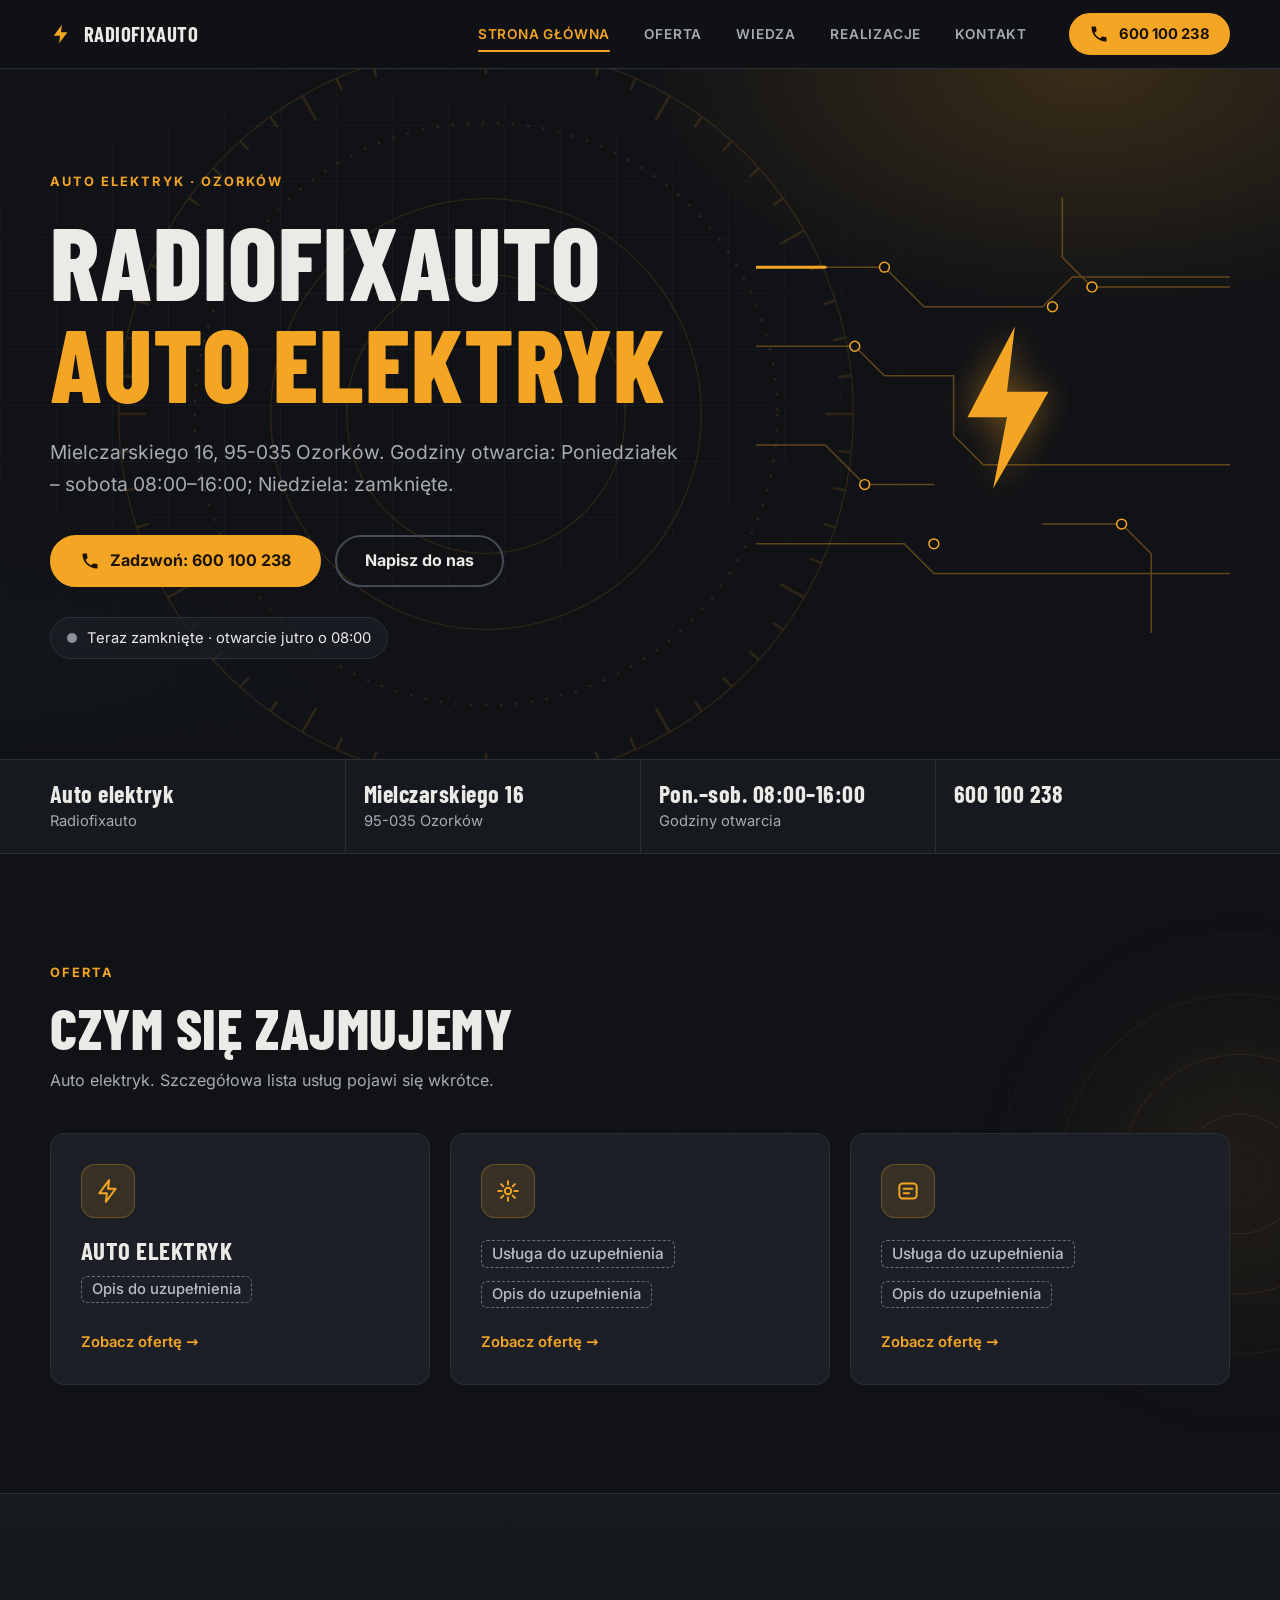
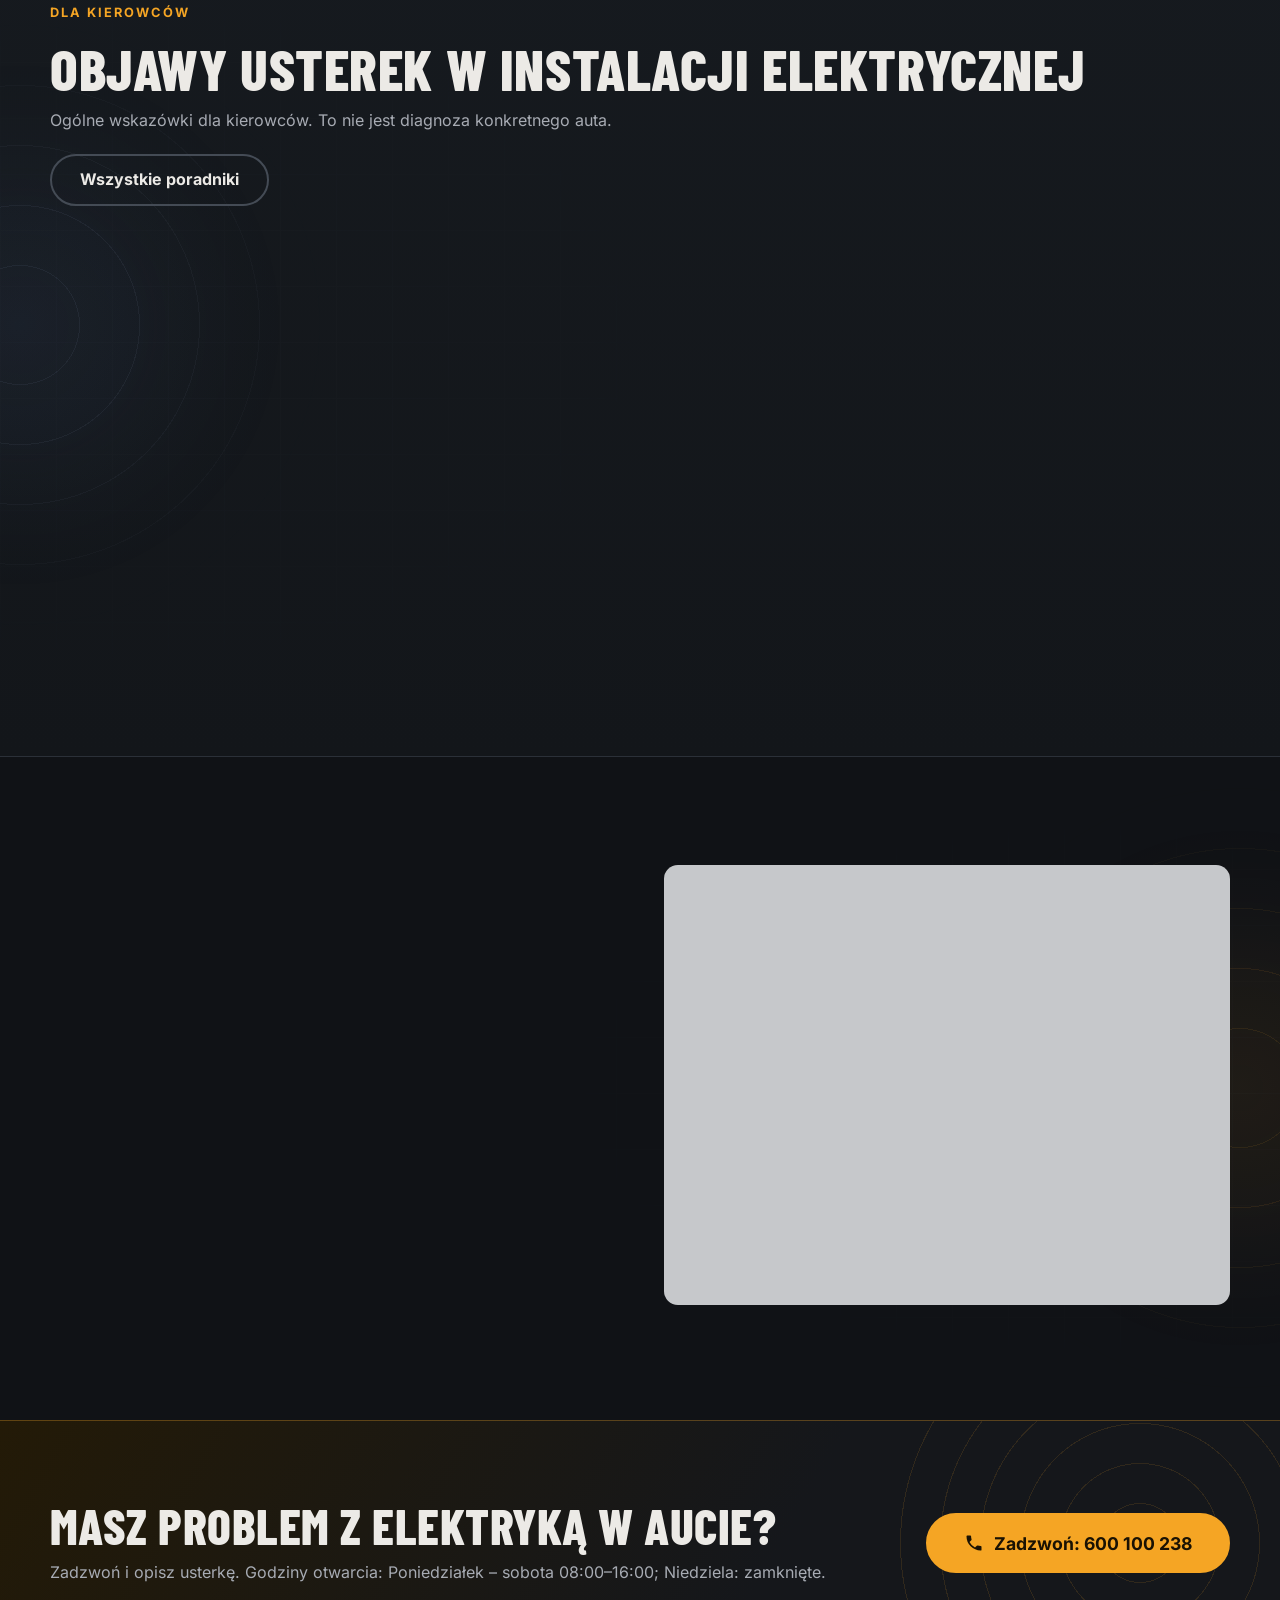
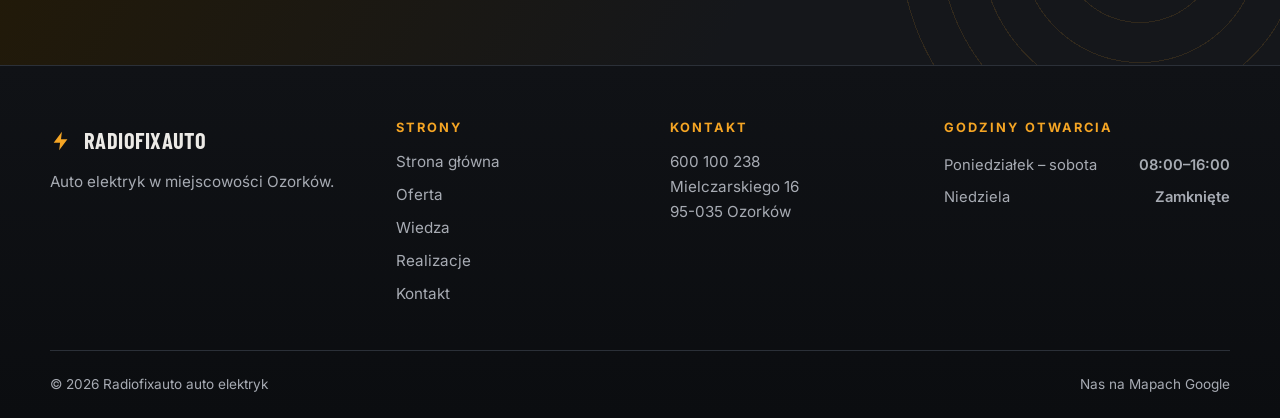
==== commit 6953f8bb: "Uzupełnij dane kontaktowe: telefon, adres w Ozorkowie i godziny otwarcia Dane podane przez zleceniod" ====
--- a/index.html
+++ b/index.html
@@ -3,24 +3,24 @@
 <head>
 <meta charset="utf-8">
 <meta name="viewport" content="width=device-width, initial-scale=1">
-<title>Auto elektryk Radiofixauto – kontakt i dojazd</title>
-<meta name="description" content="Radiofixauto – auto elektryk. Zobacz lokalizację na mapie, wyznacz trasę, sprawdź praktyczne informacje dla kierowców i napisz do nas.">
+<title>Auto elektryk Ozorków – Radiofixauto</title>
+<meta name="description" content="Radiofixauto – auto elektryk w Ozorkowie. Mielczarskiego 16, tel. 600 100 238. Czynne pon.–sob. 8:00–16:00. Mapa, dojazd i formularz kontaktowy.">
 <meta name="robots" content="noindex, nofollow">
 <link rel="canonical" href="https://example.com/">
 <meta name="theme-color" content="#101216">
 <meta property="og:type" content="website">
 <meta property="og:locale" content="pl_PL">
 <meta property="og:site_name" content="Radiofixauto auto elektryk">
-<meta property="og:title" content="Auto elektryk Radiofixauto – kontakt i dojazd">
-<meta property="og:description" content="Radiofixauto – auto elektryk. Zobacz lokalizację na mapie, wyznacz trasę, sprawdź praktyczne informacje dla kierowców i napisz do nas.">
+<meta property="og:title" content="Auto elektryk Ozorków – Radiofixauto">
+<meta property="og:description" content="Radiofixauto – auto elektryk w Ozorkowie. Mielczarskiego 16, tel. 600 100 238. Czynne pon.–sob. 8:00–16:00. Mapa, dojazd i formularz kontaktowy.">
 <meta property="og:url" content="https://example.com/">
 <meta property="og:image" content="https://example.com/assets/img/og-image.png">
 <meta property="og:image:width" content="1200">
 <meta property="og:image:height" content="630">
 <meta property="og:image:alt" content="Radiofixauto auto elektryk">
 <meta name="twitter:card" content="summary_large_image">
-<meta name="twitter:title" content="Auto elektryk Radiofixauto – kontakt i dojazd">
-<meta name="twitter:description" content="Radiofixauto – auto elektryk. Zobacz lokalizację na mapie, wyznacz trasę, sprawdź praktyczne informacje dla kierowców i napisz do nas.">
+<meta name="twitter:title" content="Auto elektryk Ozorków – Radiofixauto">
+<meta name="twitter:description" content="Radiofixauto – auto elektryk w Ozorkowie. Mielczarskiego 16, tel. 600 100 238. Czynne pon.–sob. 8:00–16:00. Mapa, dojazd i formularz kontaktowy.">
 <meta name="twitter:image" content="https://example.com/assets/img/og-image.png">
 <link rel="icon" href="/assets/img/favicon.svg" type="image/svg+xml">
 <link rel="apple-touch-icon" href="/assets/img/apple-touch-icon.png">
@@ -39,7 +39,30 @@
         "latitude": 51.9552285,
         "longitude": 19.2790293
       },
-      "hasMap": "https://www.google.com/maps?cid=2762722557319760482"
+      "hasMap": "https://www.google.com/maps?cid=2762722557319760482",
+      "telephone": "+48600100238",
+      "address": {
+        "@type": "PostalAddress",
+        "streetAddress": "Mielczarskiego 16",
+        "postalCode": "95-035",
+        "addressLocality": "Ozorków",
+        "addressCountry": "PL"
+      },
+      "openingHoursSpecification": [
+        {
+          "@type": "OpeningHoursSpecification",
+          "dayOfWeek": [
+            "Monday",
+            "Tuesday",
+            "Wednesday",
+            "Thursday",
+            "Friday",
+            "Saturday"
+          ],
+          "opens": "08:00",
+          "closes": "16:00"
+        }
+      ]
     }
   ]
 }
@@ -60,9 +83,9 @@
       <a href="/wiedza/">Wiedza</a>
       <a href="/realizacje/">Realizacje</a>
       <a href="/kontakt/">Kontakt</a>
-      <a class="nav__tel" href="https://www.google.com/maps/dir/?api=1&amp;destination=51.9552285,19.2790293" target="_blank" rel="noopener">Wyznacz trasę</a>
+      <a class="nav__tel" href="tel:+48600100238">Zadzwoń: 600 100 238</a>
     </nav>
-    <a class="btn btn--sm top__cta" href="https://www.google.com/maps/dir/?api=1&amp;destination=51.9552285,19.2790293" target="_blank" rel="noopener" aria-label="Wyznacz trasę w Mapach Google"><svg viewBox="0 0 24 24" aria-hidden="true"><path fill-rule="evenodd" d="M12 2a7 7 0 0 0-7 7c0 5 7 13 7 13s7-8 7-13a7 7 0 0 0-7-7zm0 9.5A2.5 2.5 0 1 1 12 6.5a2.5 2.5 0 0 1 0 5z"/></svg><span>Wyznacz trasę</span></a>
+    <a class="btn btn--sm top__cta" href="tel:+48600100238" aria-label="Zadzwoń: 600 100 238"><svg viewBox="0 0 24 24" aria-hidden="true"><path d="M6.6 10.8a15 15 0 0 0 6.6 6.6l2.2-2.2a1 1 0 0 1 1-.25 11.4 11.4 0 0 0 3.6.57 1 1 0 0 1 1 1V20a1 1 0 0 1-1 1A17 17 0 0 1 3 4a1 1 0 0 1 1-1h3.5a1 1 0 0 1 1 1c0 1.25.2 2.45.57 3.57a1 1 0 0 1-.25 1z"/></svg><span>600 100 238</span></a>
     <button class="burger" type="button" aria-expanded="false" aria-controls="menu" aria-label="Otwórz menu"><span></span><span></span><span></span></button>
   </div>
 </header>
@@ -77,14 +100,14 @@
   </div>
   <div class="wrap hero__in">
     <div class="hero__tekst">
-      <p class="eyebrow reveal">Auto elektryk</p>
+      <p class="eyebrow reveal">Auto elektryk · Ozorków</p>
       <h1 id="h1" class="reveal">Radiofixauto <em>Auto elektryk</em></h1>
-      <p class="lead reveal">Sprawdź lokalizację na mapie, wyznacz trasę i napisz do nas.</p>
+      <p class="lead reveal">Mielczarskiego 16, 95-035 Ozorków. Godziny otwarcia: Poniedziałek – sobota 08:00–16:00; Niedziela: zamknięte.</p>
       <div class="hero__cta reveal">
-        <a class="btn" href="https://www.google.com/maps/dir/?api=1&amp;destination=51.9552285,19.2790293" target="_blank" rel="noopener"><svg viewBox="0 0 24 24" aria-hidden="true"><path fill-rule="evenodd" d="M12 2a7 7 0 0 0-7 7c0 5 7 13 7 13s7-8 7-13a7 7 0 0 0-7-7zm0 9.5A2.5 2.5 0 1 1 12 6.5a2.5 2.5 0 0 1 0 5z"/></svg>Wyznacz trasę</a>
+        <a class="btn" href="tel:+48600100238"><svg viewBox="0 0 24 24" aria-hidden="true"><path d="M6.6 10.8a15 15 0 0 0 6.6 6.6l2.2-2.2a1 1 0 0 1 1-.25 11.4 11.4 0 0 0 3.6.57 1 1 0 0 1 1 1V20a1 1 0 0 1-1 1A17 17 0 0 1 3 4a1 1 0 0 1 1-1h3.5a1 1 0 0 1 1 1c0 1.25.2 2.45.57 3.57a1 1 0 0 1-.25 1z"/></svg>Zadzwoń: 600 100 238</a>
         <a class="btn btn--ghost" href="/kontakt/#formularz-sekcja">Napisz do nas</a>
       </div>
-      
+      <p class="status reveal" id="status" aria-live="polite" hidden><span class="status__dot" aria-hidden="true"></span><span id="status-tekst"></span></p>
     </div>
     <div class="hero__art reveal" aria-hidden="true">
       <svg viewBox="0 0 480 440" fill="none" focusable="false">
@@ -111,9 +134,9 @@
 <section class="pasek" aria-label="Najważniejsze informacje">
   <ul class="wrap pasek__lista">
     <li><strong>Auto elektryk</strong> Radiofixauto</li>
-    <li><strong>Dojazd</strong> <a class="link link--w" href="https://www.google.com/maps/dir/?api=1&amp;destination=51.9552285,19.2790293" target="_blank" rel="noopener">Wyznacz trasę w Mapach Google</a></li>
-    <li><strong>Godziny</strong> <span class="todo">do uzupełnienia</span></li>
-    <li><strong>Telefon</strong> <span class="todo">do uzupełnienia</span></li>
+    <li><strong>Mielczarskiego 16</strong> 95-035 Ozorków</li>
+    <li><strong>Pon.–sob. 08:00–16:00</strong> Godziny otwarcia</li>
+    <li><a href="tel:+48600100238"><strong>600 100 238</strong></a></li>
   </ul>
 </section>
 
@@ -204,9 +227,9 @@
   <div class="wrap cta__in reveal">
     <div>
       <h2 id="h-cta">Masz problem z elektryką w aucie?</h2>
-      <p>Opisz usterkę w formularzu kontaktowym albo sprawdź dojazd na mapie.</p>
-    </div>
-    <a class="btn btn--lg" href="https://www.google.com/maps/dir/?api=1&amp;destination=51.9552285,19.2790293" target="_blank" rel="noopener"><svg viewBox="0 0 24 24" aria-hidden="true"><path fill-rule="evenodd" d="M12 2a7 7 0 0 0-7 7c0 5 7 13 7 13s7-8 7-13a7 7 0 0 0-7-7zm0 9.5A2.5 2.5 0 1 1 12 6.5a2.5 2.5 0 0 1 0 5z"/></svg>Wyznacz trasę</a>
+      <p>Zadzwoń i opisz usterkę. Godziny otwarcia: Poniedziałek – sobota 08:00–16:00; Niedziela: zamknięte.</p>
+    </div>
+    <a class="btn btn--lg" href="tel:+48600100238"><svg viewBox="0 0 24 24" aria-hidden="true"><path d="M6.6 10.8a15 15 0 0 0 6.6 6.6l2.2-2.2a1 1 0 0 1 1-.25 11.4 11.4 0 0 0 3.6.57 1 1 0 0 1 1 1V20a1 1 0 0 1-1 1A17 17 0 0 1 3 4a1 1 0 0 1 1-1h3.5a1 1 0 0 1 1 1c0 1.25.2 2.45.57 3.57a1 1 0 0 1-.25 1z"/></svg>Zadzwoń: 600 100 238</a>
   </div>
 </section>
 
@@ -216,7 +239,7 @@
   <div class="wrap stopka__siatka">
     <div>
       <p class="stopka__logo"><span class="brand__mark" aria-hidden="true"></span>Radiofixauto</p>
-      <p class="stopka__opis">Radiofixauto auto elektryk.</p>
+      <p class="stopka__opis">Auto elektryk w miejscowości Ozorków.</p>
     </div>
     <div>
       <h2 class="stopka__h">Strony</h2>
@@ -230,12 +253,13 @@
     </div>
     <div>
       <h2 class="stopka__h">Kontakt</h2>
-      <p>Telefon: <span class="todo">do uzupełnienia</span><br>Adres: <span class="todo">do uzupełnienia</span></p>
+      <p><a href="tel:+48600100238">600 100 238</a><br>Mielczarskiego 16<br>95-035 Ozorków</p>
     </div>
     <div>
       <h2 class="stopka__h">Godziny otwarcia</h2>
       <dl class="godziny godziny--mini">
-          <div><dt>Godziny otwarcia</dt><dd><span class="todo">do uzupełnienia</span></dd></div>
+          <div><dt>Poniedziałek – sobota</dt><dd>08:00–16:00</dd></div>
+          <div><dt>Niedziela</dt><dd>Zamknięte</dd></div>
       </dl>
     </div>
   </div>
@@ -251,7 +275,7 @@
   <img alt="">
   <button class="lightbox__n lightbox__n--n" type="button" aria-label="Następne zdjęcie">›</button>
 </dialog>
-
+<script type="application/json" id="godziny-dane">[{"d": [1, 2, 3, 4, 5, 6], "od": "08:00", "do": "16:00"}]</script>
 <script src="/assets/js/main.js?v=3726d12f" defer></script>
 </body>
 </html>
